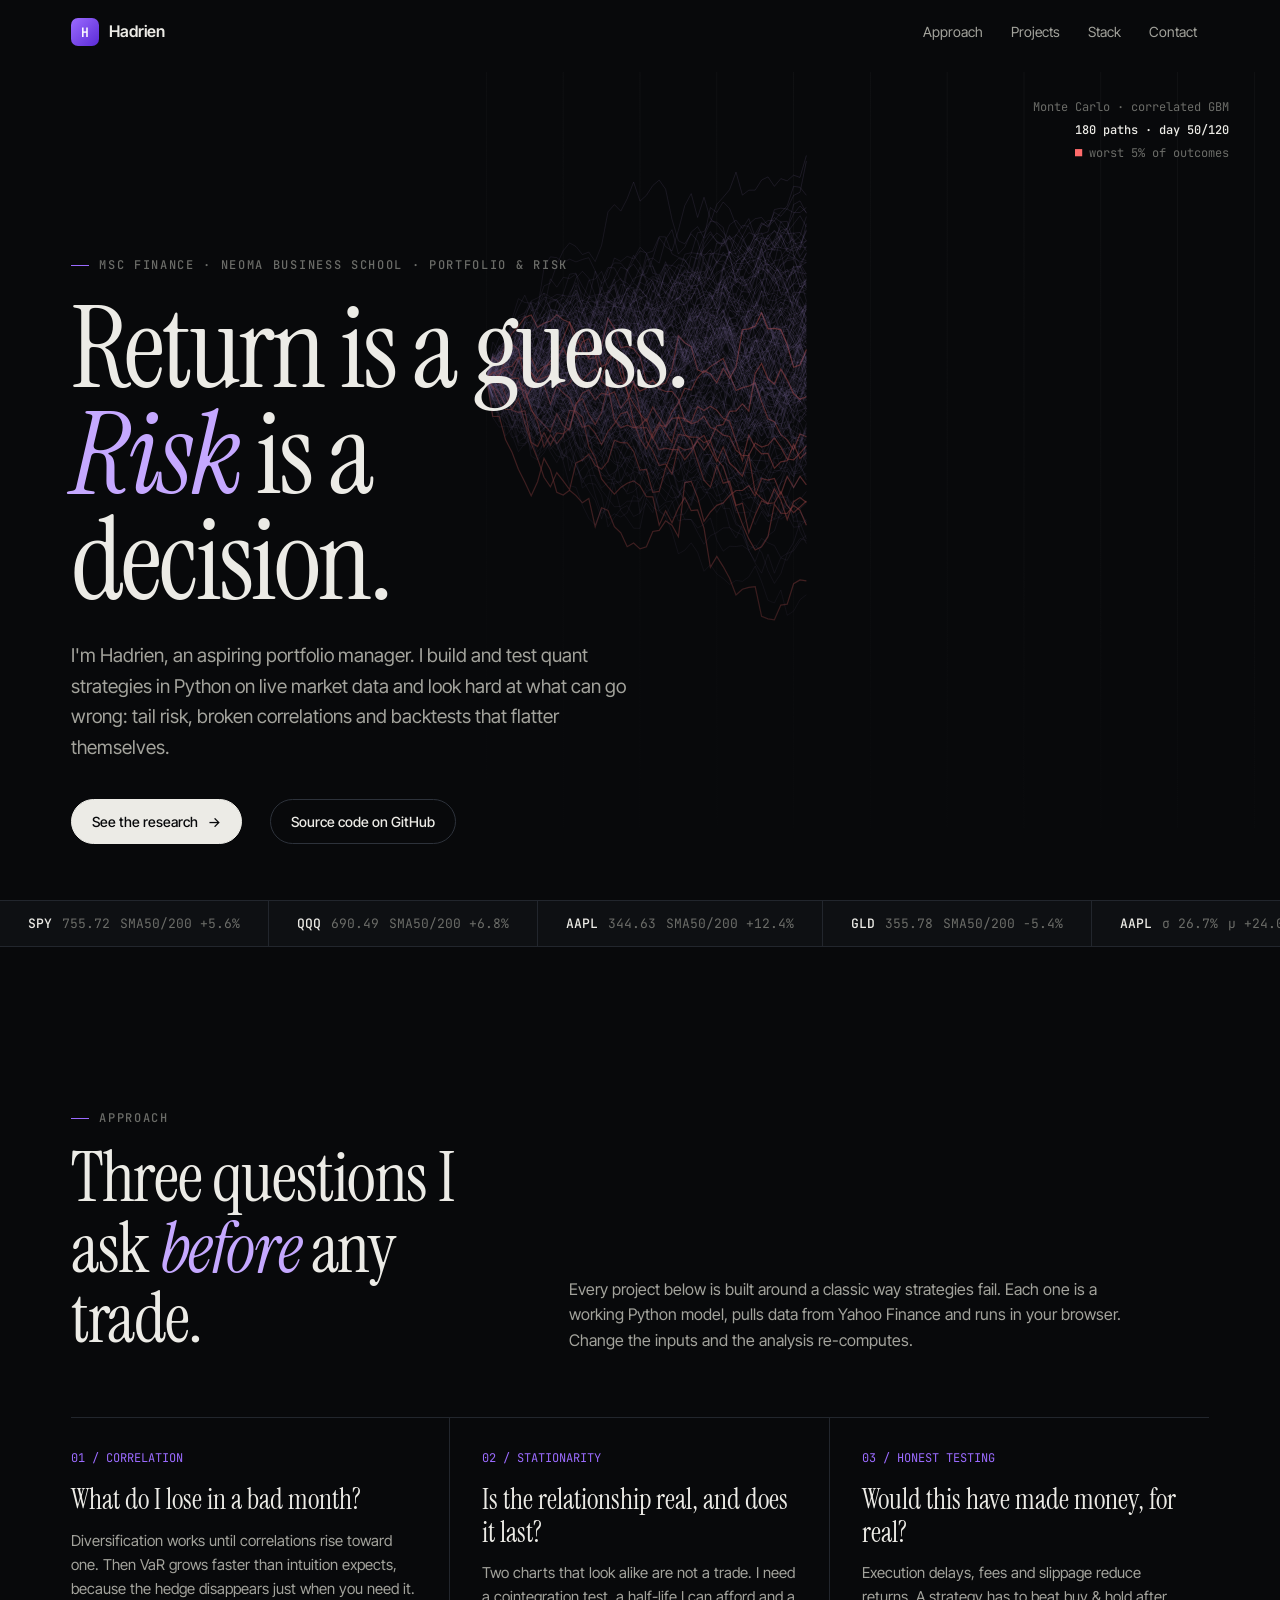
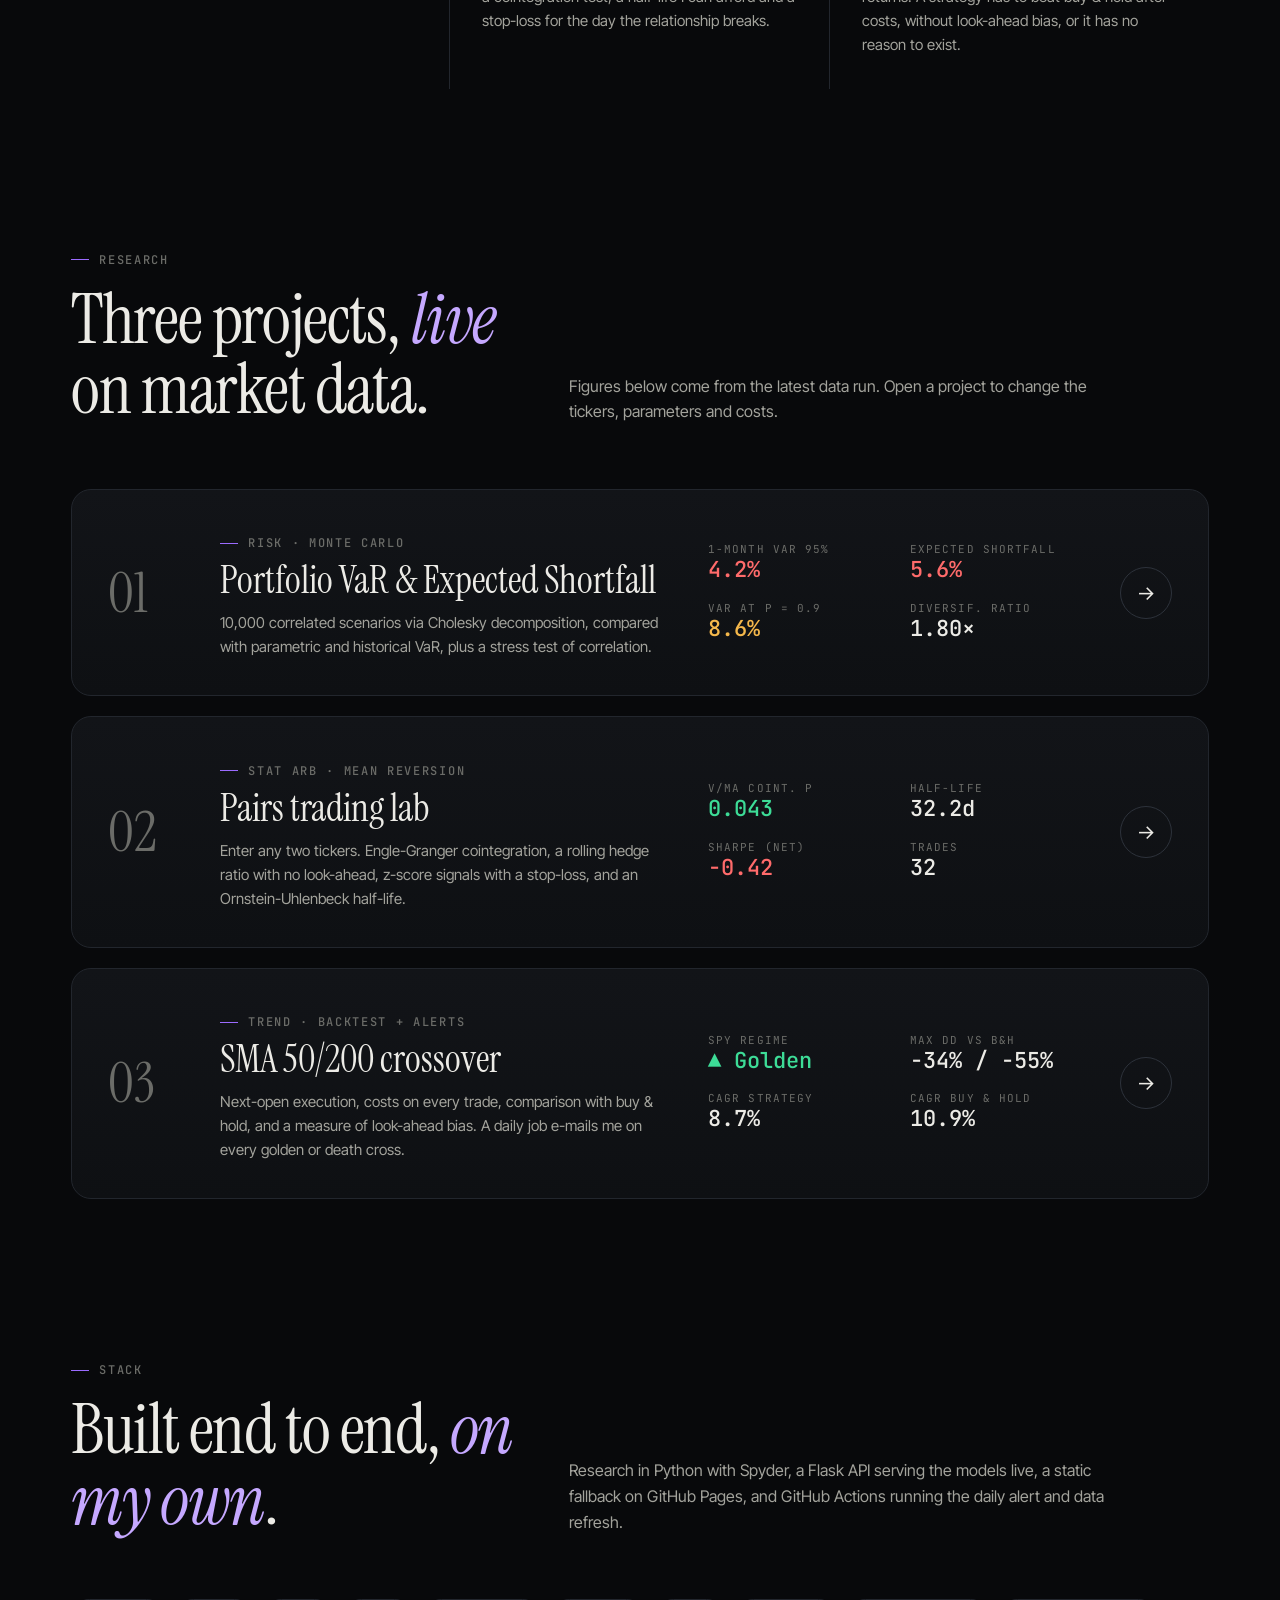
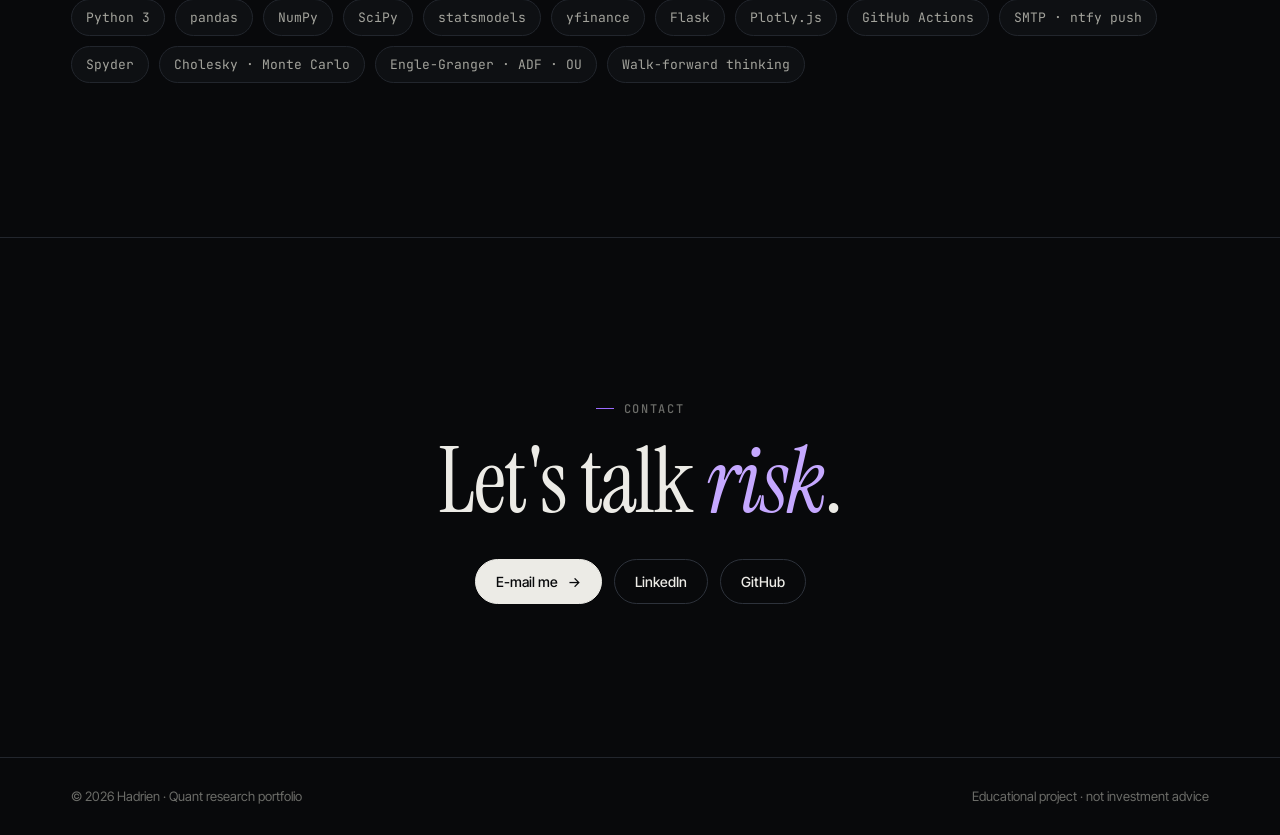
==== site/index.html @ 6ef9fe3a "Quant research portfolio: Monte Carlo VaR, pairs trading lab, SMA crossover with alerts Flask + yfin" ====
<!doctype html>
<html lang="en">
<head>
  <meta charset="utf-8">
  <meta name="viewport" content="width=device-width, initial-scale=1">
  <title>Hadrien — Quant Portfolio</title>
  <meta name="description" content="Risk-first quantitative research: Monte Carlo VaR, statistical arbitrage and trend-following backtests, built in Python on live market data.">
  <link rel="preconnect" href="https://fonts.googleapis.com">
  <link rel="preconnect" href="https://fonts.gstatic.com" crossorigin>
  <link href="https://fonts.googleapis.com/css2?family=Instrument+Serif:ital@0;1&family=Inter+Tight:wght@400;500;600&family=JetBrains+Mono:wght@400;500&display=swap" rel="stylesheet">
  <link rel="stylesheet" href="assets/style.css">
  <link rel="icon" href="data:image/svg+xml,<svg xmlns='http://www.w3.org/2000/svg' viewBox='0 0 32 32'><rect width='32' height='32' rx='8' fill='%239b6bff'/><path d='M6 22l6-7 5 4 9-11' stroke='white' stroke-width='2.5' fill='none'/></svg>">
</head>
<body>
  <nav class="nav">
    <div class="wrap">
      <a class="brand" href="index.html"><span class="brand-mark">H</span>Hadrien</a>
      <div class="nav-links">
        <a href="#approach">Approach</a>
        <a href="#projects" class="keep">Projects</a>
        <a href="#stack">Stack</a>
        <a href="#contact" class="keep">Contact</a>
      </div>
    </div>
  </nav>

  <header class="hero">
    <canvas id="hero-canvas" aria-hidden="true"></canvas>
    <div class="hero-legend">
      <div class="mono">Monte Carlo · correlated GBM</div>
      <div class="mono"><b id="hero-paths">—</b></div>
      <div class="mono"><span class="down">■</span> worst 5% of outcomes</div>
    </div>
    <div class="wrap">
      <span class="eyebrow reveal">MSc Finance · NEOMA Business School · Portfolio & Risk</span>
      <h1 class="reveal d1">Return is a guess. <em>Risk</em> is a decision.</h1>
      <p class="hero-sub reveal d2">I'm Hadrien, an aspiring portfolio manager. I build and test quant strategies in Python on live market data and look hard at what can go wrong: tail risk, broken correlations and backtests that flatter themselves.</p>
      <div class="hero-meta reveal d3">
        <a class="btn primary" href="#projects">See the research <span class="arr">→</span></a>
        <a class="btn" href="https://github.com/hadridri/quant-portfolio" target="_blank" rel="noopener" id="github-link">Source code on GitHub</a>
      </div>
    </div>
  </header>

  <div class="tape" aria-hidden="true"><div class="tape-track" id="tape"></div></div>

  <section class="block" id="approach">
    <div class="wrap">
      <div class="section-head">
        <div>
          <span class="eyebrow reveal">Approach</span>
          <h2 class="reveal d1">Three questions I ask <em>before</em> any trade.</h2>
        </div>
        <p class="reveal d2">Every project below is built around a classic way strategies fail. Each one is a working Python model, pulls data from Yahoo Finance and runs in your browser. Change the inputs and the analysis re-computes.</p>
      </div>
      <div class="principles">
        <div class="principle reveal">
          <div class="num">01 / CORRELATION</div>
          <h3>What do I lose in a bad month?</h3>
          <p>Diversification works until correlations rise toward one. Then VaR grows faster than intuition expects, because the hedge disappears just when you need it.</p>
        </div>
        <div class="principle reveal d1">
          <div class="num">02 / STATIONARITY</div>
          <h3>Is the relationship real, and does it last?</h3>
          <p>Two charts that look alike are not a trade. I need a cointegration test, a half-life I can afford and a stop-loss for the day the relationship breaks.</p>
        </div>
        <div class="principle reveal d2">
          <div class="num">03 / HONEST TESTING</div>
          <h3>Would this have made money, for real?</h3>
          <p>Execution delays, fees and slippage reduce returns. A strategy has to beat buy &amp; hold after costs, without look-ahead bias, or it has no reason to exist.</p>
        </div>
      </div>
    </div>
  </section>

  <section class="block" id="projects" style="padding-top:0">
    <div class="wrap">
      <div class="section-head">
        <div>
          <span class="eyebrow reveal">Research</span>
          <h2 class="reveal d1">Three projects, <em>live</em> on market data.</h2>
        </div>
        <p class="reveal d2">Figures below come from the latest data run. Open a project to change the tickers, parameters and costs.</p>
      </div>

      <div class="projects">
        <a class="project reveal" href="montecarlo.html">
          <div class="idx">01</div>
          <div>
            <span class="eyebrow">Risk · Monte Carlo</span>
            <h3>Portfolio VaR &amp; Expected Shortfall</h3>
            <p>10,000 correlated scenarios via Cholesky decomposition, compared with parametric and historical VaR, plus a stress test of correlation.</p>
          </div>
          <div class="kpis">
            <div class="kpi"><div class="label">1-month VaR 95%</div><div class="value down" id="k-var">—</div></div>
            <div class="kpi"><div class="label">Expected shortfall</div><div class="value down" id="k-es">—</div></div>
            <div class="kpi"><div class="label">VaR at ρ = 0.9</div><div class="value warn" id="k-var9">—</div></div>
            <div class="kpi"><div class="label">Diversif. ratio</div><div class="value" id="k-dr">—</div></div>
          </div>
          <div class="go">→</div>
        </a>

        <a class="project reveal d1" href="pairs.html">
          <div class="idx">02</div>
          <div>
            <span class="eyebrow">Stat Arb · Mean reversion</span>
            <h3>Pairs trading lab</h3>
            <p>Enter any two tickers. Engle-Granger cointegration, a rolling hedge ratio with no look-ahead, z-score signals with a stop-loss, and an Ornstein-Uhlenbeck half-life.</p>
          </div>
          <div class="kpis">
            <div class="kpi"><div class="label" id="k-pair">Coint. p-value</div><div class="value" id="k-p">—</div></div>
            <div class="kpi"><div class="label">Half-life</div><div class="value" id="k-hl">—</div></div>
            <div class="kpi"><div class="label">Sharpe (net)</div><div class="value" id="k-psh">—</div></div>
            <div class="kpi"><div class="label">Trades</div><div class="value" id="k-pt">—</div></div>
          </div>
          <div class="go">→</div>
        </a>

        <a class="project reveal d2" href="sma.html">
          <div class="idx">03</div>
          <div>
            <span class="eyebrow">Trend · Backtest + alerts</span>
            <h3>SMA 50/200 crossover</h3>
            <p>Next-open execution, costs on every trade, comparison with buy &amp; hold, and a measure of look-ahead bias. A daily job e-mails me on every golden or death cross.</p>
          </div>
          <div class="kpis">
            <div class="kpi"><div class="label">SPY regime</div><div class="value" id="k-reg">—</div></div>
            <div class="kpi"><div class="label">Max DD vs B&amp;H</div><div class="value" id="k-dd">—</div></div>
            <div class="kpi"><div class="label">CAGR strategy</div><div class="value" id="k-cagr">—</div></div>
            <div class="kpi"><div class="label">CAGR buy &amp; hold</div><div class="value" id="k-bh">—</div></div>
          </div>
          <div class="go">→</div>
        </a>
      </div>
    </div>
  </section>

  <section class="block" id="stack" style="padding-top:0">
    <div class="wrap">
      <div class="section-head">
        <div>
          <span class="eyebrow reveal">Stack</span>
          <h2 class="reveal d1">Built end to end, <em>on my own</em>.</h2>
        </div>
        <p class="reveal d2">Research in Python with Spyder, a Flask API serving the models live, a static fallback on GitHub Pages, and GitHub Actions running the daily alert and data refresh.</p>
      </div>
      <div class="stack reveal">
        <span class="chip">Python 3</span><span class="chip">pandas</span><span class="chip">NumPy</span><span class="chip">SciPy</span>
        <span class="chip">statsmodels</span><span class="chip">yfinance</span><span class="chip">Flask</span><span class="chip">Plotly.js</span>
        <span class="chip">GitHub Actions</span><span class="chip">SMTP · ntfy push</span><span class="chip">Spyder</span>
        <span class="chip">Cholesky · Monte Carlo</span><span class="chip">Engle-Granger · ADF · OU</span><span class="chip">Walk-forward thinking</span>
      </div>
    </div>
  </section>

  <section class="contact" id="contact">
    <div class="wrap">
      <span class="eyebrow reveal">Contact</span>
      <h2 class="reveal d1">Let's talk <em style="color:var(--accent-2)">risk</em>.</h2>
      <div class="row reveal d2">
        <!-- TODO: replace with your own links -->
        <a class="btn primary" href="mailto:you@example.com">E-mail me <span class="arr">→</span></a>
        <a class="btn" href="https://www.linkedin.com/" target="_blank" rel="noopener">LinkedIn</a>
        <a class="btn" href="https://github.com/hadridri" target="_blank" rel="noopener">GitHub</a>
      </div>
    </div>
  </section>

  <footer>
    <div class="wrap">
      <span>© <span id="year"></span> Hadrien · Quant research portfolio</span>
      <span>Educational project · not investment advice</span>
    </div>
  </footer>

  <script src="assets/app.js"></script>
  <script src="assets/hero.js"></script>
  <script>
    document.getElementById("year").textContent = new Date().getFullYear();
    const { fmt } = Q;
    const set = (id, txt, cls) => { const el = document.getElementById(id); el.textContent = txt; if (cls) el.className = `value ${cls}`; };
    const json = (n) => fetch(`data/${n}.json`).then((r) => (r.ok ? r.json() : null)).catch(() => null);

    Promise.all([json("montecarlo"), json("pairs_V_MA"), json("sma_SPY"), json("sma_QQQ"), json("sma_AAPL"), json("sma_GLD")])
      .then(([mc, pr, spy, ...others]) => {
        if (mc) {
          set("k-var", fmt.pct(mc.risk.mc_var, 1)); set("k-es", fmt.pct(mc.risk.mc_es, 1));
          const s9 = mc.sensitivity.reduce((a, b) => (Math.abs(b.rho - 0.9) < Math.abs(a.rho - 0.9) ? b : a));
          set("k-var9", fmt.pct(s9.var, 1)); set("k-dr", fmt.num(mc.risk.diversification_ratio, 2) + "×");
        }
        if (pr) {
          document.getElementById("k-pair").textContent = `${pr.params.a}/${pr.params.b} coint. p`;
          set("k-p", fmt.num(pr.tests.coint_p, 3), pr.tests.coint_p < 0.05 ? "up" : "down");
          set("k-hl", `${fmt.num(pr.tests.half_life, 1)}d`);
          set("k-psh", fmt.num(pr.stats.sharpe, 2), fmt.sign(pr.stats.sharpe)); set("k-pt", pr.stats.n_trades);
        }
        if (spy) {
          set("k-reg", spy.status.regime === "bullish" ? "▲ Golden" : "▼ Death", spy.status.regime === "bullish" ? "up" : "down");
          set("k-dd", `${fmt.pct(spy.strategy.max_drawdown, 0)} / ${fmt.pct(spy.buy_hold.max_drawdown, 0)}`);
          set("k-cagr", fmt.pct(spy.strategy.cagr, 1)); set("k-bh", fmt.pct(spy.buy_hold.cagr, 1));
        }
        // Ticker tape from the latest snapshots
        const items = [];
        [spy, ...others].filter(Boolean).forEach((d) => {
          const s = d.status;
          items.push(`<div class="tape-item"><span>${d.params.ticker}</span><span>${s.last_close.toFixed(2)}</span>
            <span class="${s.regime === "bullish" ? "up" : "down"}">SMA50/200 ${fmt.spct(s.gap, 1)}</span></div>`);
        });
        if (mc) mc.assets.forEach((a) => items.push(`<div class="tape-item"><span>${a.ticker}</span>
            <span>σ ${fmt.pct(a.ann_vol, 1)}</span><span class="${fmt.sign(a.ann_return)}">μ ${fmt.spct(a.ann_return, 1)}</span></div>`));
        if (pr) items.push(`<div class="tape-item"><span>${pr.params.a}/${pr.params.b}</span><span>z ${fmt.num(pr.tests.z_latest, 2)}</span><span>β ${fmt.num(pr.tests.beta_latest, 2)}</span></div>`);
        if (items.length) document.getElementById("tape").innerHTML = items.join("") + items.join("");
      });
  </script>
</body>
</html>
---- site/assets/style.css ----
:root {
  --bg: #08090b;
  --bg-2: #0e1013;
  --panel: #121418;
  --line: #22262d;
  --line-2: #2d323b;
  --ink: #ecebe6;
  --ink-2: #a3a39c;
  --ink-3: #6b6c68;
  --accent: #9b6bff;
  --accent-2: #c5a8ff;
  --up: #3ddc97;
  --down: #ff6b6b;
  --warn: #f5b84b;
  --serif: "Instrument Serif", Georgia, serif;
  --sans: "Inter Tight", system-ui, -apple-system, sans-serif;
  --mono: "JetBrains Mono", ui-monospace, Menlo, monospace;
  --gutter: clamp(16px, 4vw, 56px);
  --max: 1240px;
}

*, *::before, *::after { box-sizing: border-box; }
html { scroll-behavior: smooth; -webkit-text-size-adjust: 100%; }
body {
  margin: 0; background: var(--bg); color: var(--ink);
  font: 16px/1.6 var(--sans); -webkit-font-smoothing: antialiased; overflow-x: hidden;
}
a { color: inherit; }
img, svg, canvas { display: block; max-width: 100%; }
::selection { background: var(--accent); color: #000; }

.wrap { max-width: var(--max); margin: 0 auto; padding: 0 var(--gutter); }
.mono { font-family: var(--mono); font-feature-settings: "tnum"; }
.eyebrow {
  font: 500 12px/1 var(--mono); letter-spacing: .14em; text-transform: uppercase; color: var(--ink-3);
  display: inline-flex; align-items: center; gap: 10px;
}
.eyebrow::before { content: ""; width: 18px; height: 1px; background: var(--accent); }
.up { color: var(--up); } .down { color: var(--down); } .warn { color: var(--warn); }

/* ---------- Nav ---------- */
.nav {
  position: fixed; inset: 0 0 auto 0; z-index: 50; transition: background .3s, border-color .3s;
  border-bottom: 1px solid transparent;
}
.nav.scrolled { background: rgba(8, 9, 11, .78); backdrop-filter: blur(14px); border-color: var(--line); }
.nav .wrap { display: flex; align-items: center; justify-content: space-between; height: 64px; }
.brand { display: flex; align-items: center; gap: 10px; text-decoration: none; font-weight: 600; letter-spacing: -.01em; }
.brand-mark {
  width: 28px; height: 28px; border-radius: 7px; display: grid; place-items: center;
  background: linear-gradient(135deg, var(--accent), #5b2bd6); font: 600 13px var(--mono); color: #fff;
}
.nav-links { display: flex; gap: 4px; }
.nav-links a {
  text-decoration: none; color: var(--ink-2); font-size: 14px; padding: 8px 12px; border-radius: 999px; transition: .2s;
}
.nav-links a:hover, .nav-links a.active { color: var(--ink); background: var(--panel); }
@media (max-width: 720px) {
  .nav-links a:not(.keep) { display: none; }
}

/* ---------- Hero ---------- */
.hero { position: relative; min-height: 100svh; display: flex; align-items: flex-end; padding: 120px 0 56px; overflow: hidden; }
.hero canvas { position: absolute; inset: 0; width: 100%; height: 100%; }
.hero::after {
  content: ""; position: absolute; inset: 0; pointer-events: none;
  background: radial-gradient(ellipse at 20% 100%, rgba(8,9,11,.95) 10%, rgba(8,9,11,.4) 55%, transparent 80%),
              linear-gradient(to top, var(--bg) 0%, transparent 40%);
}
.hero .wrap { position: relative; z-index: 2; width: 100%; }
.hero h1 {
  font: 400 clamp(48px, 9vw, 132px)/.92 var(--serif); letter-spacing: -.025em; margin: 22px 0 28px; max-width: 12ch;
}
.hero h1 em { color: var(--accent-2); }
.hero-sub { max-width: 560px; color: var(--ink-2); font-size: clamp(16px, 1.6vw, 19px); }
.hero-meta { display: flex; flex-wrap: wrap; gap: 12px 28px; margin-top: 36px; align-items: center; }
.hero-legend { position: absolute; right: var(--gutter); top: 96px; z-index: 2; text-align: right; }
.hero-legend .mono { font-size: 12px; color: var(--ink-3); line-height: 1.9; }
.hero-legend b { color: var(--ink); font-weight: 500; }
@media (max-width: 720px) { .hero-legend { display: none; } }

.btn {
  display: inline-flex; align-items: center; gap: 10px; text-decoration: none; cursor: pointer;
  font: 500 14px var(--sans); padding: 13px 20px; border-radius: 999px; border: 1px solid var(--line-2);
  background: transparent; color: var(--ink); transition: .25s;
}
.btn:hover { border-color: var(--ink-3); background: var(--panel); }
.btn.primary { background: var(--ink); color: #08090b; border-color: var(--ink); }
.btn.primary:hover { background: var(--accent-2); border-color: var(--accent-2); }
.btn .arr { transition: transform .25s; }
.btn:hover .arr { transform: translateX(3px); }
.btn:disabled { opacity: .5; cursor: wait; }

/* ---------- Ticker tape ---------- */
.tape { border-block: 1px solid var(--line); overflow: hidden; background: var(--bg-2); }
.tape-track { display: flex; width: max-content; animation: tape 48s linear infinite; }
.tape-item { display: flex; gap: 10px; padding: 14px 28px; font: 13px var(--mono); white-space: nowrap; border-right: 1px solid var(--line); }
.tape-item span:first-child { color: var(--ink); font-weight: 500; }
.tape-item span { color: var(--ink-3); }
@keyframes tape { to { transform: translateX(-50%); } }

/* ---------- Sections ---------- */
section.block { padding: clamp(80px, 12vw, 160px) 0; }
.section-head { display: grid; grid-template-columns: 1fr 1.4fr; gap: 40px; margin-bottom: 64px; align-items: end; }
.section-head h2 { font: 400 clamp(36px, 5.5vw, 72px)/1 var(--serif); letter-spacing: -.02em; margin: 16px 0 0; }
.section-head h2 em { color: var(--accent-2); }
.section-head p { color: var(--ink-2); margin: 0; max-width: 560px; }
@media (max-width: 820px) { .section-head { grid-template-columns: 1fr; gap: 20px; margin-bottom: 40px; } }

.principles { display: grid; grid-template-columns: repeat(3, 1fr); border-top: 1px solid var(--line); }
.principle { padding: 32px 32px 32px 0; border-right: 1px solid var(--line); }
.principle + .principle { padding-left: 32px; }
.principle:last-child { border-right: 0; }
.principle .num { font: 12px var(--mono); color: var(--accent); }
.principle h3 { font: 400 28px/1.15 var(--serif); margin: 18px 0 12px; }
.principle p { color: var(--ink-2); margin: 0; font-size: 15px; }
@media (max-width: 820px) {
  .principles { grid-template-columns: 1fr; }
  .principle, .principle + .principle { padding: 28px 0; border-right: 0; border-bottom: 1px solid var(--line); }
}

/* ---------- Project cards ---------- */
.projects { display: grid; gap: 20px; }
.project {
  position: relative; display: grid; grid-template-columns: 80px 1.2fr 1fr auto; gap: 32px; align-items: center;
  padding: 36px; border: 1px solid var(--line); border-radius: 20px; text-decoration: none;
  background: linear-gradient(180deg, var(--panel), var(--bg-2)); overflow: hidden; transition: border-color .35s, transform .35s;
}
.project::before {
  content: ""; position: absolute; inset: 0; opacity: 0; transition: opacity .4s;
  background: radial-gradient(600px circle at var(--mx, 50%) var(--my, 50%), rgba(155,107,255,.12), transparent 40%);
}
.project:hover { border-color: var(--line-2); transform: translateY(-2px); }
.project:hover::before { opacity: 1; }
.project .idx { font: 400 56px/1 var(--serif); color: var(--ink-3); }
.project h3 { font: 400 clamp(26px, 3vw, 38px)/1.05 var(--serif); margin: 10px 0 10px; }
.project p { color: var(--ink-2); margin: 0; font-size: 15px; }
.project .kpis { display: grid; grid-template-columns: 1fr 1fr; gap: 16px 24px; }
.kpi .label { font: 11px var(--mono); text-transform: uppercase; letter-spacing: .1em; color: var(--ink-3); }
.kpi .value { font: 500 22px/1.3 var(--mono); font-feature-settings: "tnum"; }
.project .go {
  width: 52px; height: 52px; border-radius: 50%; border: 1px solid var(--line-2); display: grid; place-items: center;
  transition: .3s; font-size: 20px;
}
.project:hover .go { background: var(--ink); color: #000; border-color: var(--ink); transform: rotate(-45deg); }
.project .spark { grid-column: 2 / -1; height: 0; }
@media (max-width: 900px) {
  .project { grid-template-columns: 1fr; gap: 20px; padding: 26px; }
  .project .idx { font-size: 40px; }
  .project .go { display: none; }
}

/* ---------- Toolkit / contact ---------- */
.stack { display: flex; flex-wrap: wrap; gap: 10px; }
.chip {
  font: 13px var(--mono); padding: 9px 14px; border: 1px solid var(--line); border-radius: 999px; color: var(--ink-2);
  background: var(--bg-2);
}
.contact { text-align: center; padding: clamp(80px, 12vw, 160px) 0; border-top: 1px solid var(--line); }
.contact h2 { font: 400 clamp(40px, 7vw, 96px)/1 var(--serif); letter-spacing: -.02em; margin: 20px 0 32px; }
.contact .row { display: flex; justify-content: center; flex-wrap: wrap; gap: 12px; }
footer { border-top: 1px solid var(--line); padding: 28px 0; color: var(--ink-3); font-size: 13px; }
footer .wrap { display: flex; justify-content: space-between; flex-wrap: wrap; gap: 12px; }

/* ---------- Project pages ---------- */
.page-head { padding: 140px 0 48px; border-bottom: 1px solid var(--line); }
.page-head h1 { font: 400 clamp(44px, 7vw, 96px)/.95 var(--serif); letter-spacing: -.025em; margin: 20px 0 22px; max-width: 16ch; }
.page-head h1 em { color: var(--accent-2); }
.page-head .lede { max-width: 720px; color: var(--ink-2); font-size: clamp(16px, 1.5vw, 18px); }

.layout { display: grid; grid-template-columns: 300px minmax(0, 1fr); gap: 40px; padding-top: 40px; padding-bottom: 80px; }
@media (max-width: 980px) { .layout { grid-template-columns: minmax(0, 1fr); } }
.controls {
  position: sticky; top: 84px; align-self: start; border: 1px solid var(--line); border-radius: 16px;
  padding: 22px; background: var(--bg-2);
}
@media (max-width: 980px) { .controls { position: static; } }
.controls h4 { margin: 0 0 18px; font: 500 12px var(--mono); text-transform: uppercase; letter-spacing: .12em; color: var(--ink-3); }
.field { display: grid; gap: 6px; margin-bottom: 14px; }
.field label { font-size: 12px; color: var(--ink-2); display: flex; justify-content: space-between; }
.field label output { font-family: var(--mono); color: var(--ink); }
.field input, .field select {
  width: 100%; background: var(--bg); border: 1px solid var(--line-2); color: var(--ink); border-radius: 10px;
  padding: 11px 12px; font: 14px var(--mono); outline: none; transition: border-color .2s;
}
.field input:focus, .field select:focus { border-color: var(--accent); }
.field input[type=range] { padding: 0; border: 0; accent-color: var(--accent); background: none; }
.row2 { display: grid; grid-template-columns: 1fr 1fr; gap: 10px; }
.presets { display: flex; flex-wrap: wrap; gap: 6px; margin: 4px 0 16px; }
.presets button {
  font: 12px var(--mono); padding: 6px 10px; border-radius: 999px; border: 1px solid var(--line-2); background: none;
  color: var(--ink-2); cursor: pointer;
}
.presets button:hover { color: var(--ink); border-color: var(--accent); }
.controls .btn { width: 100%; justify-content: center; margin-top: 6px; }
.mode { margin-top: 14px; font: 11px/1.5 var(--mono); color: var(--ink-3); }
.mode .dot { display: inline-block; width: 7px; height: 7px; border-radius: 50%; background: var(--ink-3); margin-right: 6px; }
.mode.live .dot { background: var(--up); box-shadow: 0 0 0 4px rgba(61,220,151,.15); }
.mode.snapshot .dot { background: var(--warn); }
.error { margin-top: 12px; padding: 10px 12px; border-radius: 10px; background: rgba(255,107,107,.1); color: var(--down); font-size: 13px; display: none; }
.error.show { display: block; }

.results { min-width: 0; transition: opacity .3s; }
.results.loading { opacity: .35; pointer-events: none; }
.tiles { display: grid; grid-template-columns: repeat(4, minmax(0, 1fr)); gap: 1px; background: var(--line); border: 1px solid var(--line); border-radius: 16px; overflow: hidden; margin-bottom: 24px; }
.tile { background: var(--bg-2); padding: 20px; }
.tile .label { font: 11px var(--mono); text-transform: uppercase; letter-spacing: .1em; color: var(--ink-3); }
.tile .value { font: 500 clamp(20px, 2.4vw, 28px)/1.3 var(--mono); margin-top: 6px; font-feature-settings: "tnum"; }
.tile .sub { font-size: 12px; color: var(--ink-3); margin-top: 2px; }
@media (max-width: 640px) { .tiles { grid-template-columns: repeat(2, minmax(0, 1fr)); } }

.card { border: 1px solid var(--line); border-radius: 16px; background: var(--bg-2); padding: 20px; margin-bottom: 24px; min-width: 0; }
.card-head { display: flex; justify-content: space-between; align-items: baseline; gap: 12px; flex-wrap: wrap; margin-bottom: 8px; }
.card h3 { font: 400 24px/1.2 var(--serif); margin: 0; }
.card .note { font-size: 13px; color: var(--ink-3); margin: 0; }
.chart { width: 100%; height: 360px; }
.chart.tall { height: 440px; }
.chart.short { height: 260px; }
.grid2 { display: grid; grid-template-columns: minmax(0, 1fr) minmax(0, 1fr); gap: 24px; }
.grid2 .card { margin-bottom: 0; }
.grid2 + .card, .grid2 + .grid2 { margin-top: 24px; }
@media (max-width: 1100px) { .grid2 { grid-template-columns: minmax(0, 1fr); } }

.verdict { display: flex; gap: 16px; align-items: flex-start; padding: 20px; border-radius: 16px; margin-bottom: 24px; border: 1px solid var(--line); }
.verdict .badge { font: 600 12px var(--mono); text-transform: uppercase; letter-spacing: .08em; padding: 6px 10px; border-radius: 999px; white-space: nowrap; }
.verdict.good { background: rgba(61,220,151,.06); border-color: rgba(61,220,151,.3); }
.verdict.good .badge { background: var(--up); color: #000; }
.verdict.mid { background: rgba(245,184,75,.06); border-color: rgba(245,184,75,.3); }
.verdict.mid .badge { background: var(--warn); color: #000; }
.verdict.bad { background: rgba(255,107,107,.06); border-color: rgba(255,107,107,.3); }
.verdict.bad .badge { background: var(--down); color: #000; }
.verdict p { margin: 0; color: var(--ink-2); }

table.data { width: 100%; border-collapse: collapse; font: 13px var(--mono); font-feature-settings: "tnum"; }
table.data th, table.data td { padding: 10px 8px; text-align: right; border-bottom: 1px solid var(--line); white-space: nowrap; }
table.data th { color: var(--ink-3); font-weight: 500; font-size: 11px; text-transform: uppercase; letter-spacing: .08em; }
table.data th:first-child, table.data td:first-child { text-align: left; }
table.data tr.hl td { color: var(--accent-2); }
.table-scroll { overflow-x: auto; }

.method { border-top: 1px solid var(--line); padding: 80px 0; }
.steps { display: grid; grid-template-columns: repeat(auto-fit, minmax(220px, 1fr)); gap: 1px; background: var(--line); border: 1px solid var(--line); border-radius: 16px; overflow: hidden; }
.step { background: var(--bg-2); padding: 24px; }
.step .num { font: 12px var(--mono); color: var(--accent); }
.step h4 { font: 400 22px/1.2 var(--serif); margin: 12px 0 8px; }
.step p { font-size: 14px; color: var(--ink-2); margin: 0; }
.step code, .prose code { font: 12.5px var(--mono); background: var(--panel); padding: 2px 6px; border-radius: 5px; color: var(--accent-2); }
.prose { max-width: 760px; color: var(--ink-2); }
.prose h3 { font: 400 30px/1.2 var(--serif); color: var(--ink); margin: 48px 0 12px; }
.prose li { margin-bottom: 8px; }
.prose strong { color: var(--ink); font-weight: 500; }
pre.code {
  background: var(--bg-2); border: 1px solid var(--line); border-radius: 12px; padding: 18px; overflow-x: auto;
  font: 13px/1.6 var(--mono); color: var(--ink-2);
}

.status-banner { display: grid; grid-template-columns: auto 1fr auto; gap: 24px; align-items: center; padding: 24px; border-radius: 16px; border: 1px solid var(--line); margin-bottom: 24px; background: var(--bg-2); }
.status-banner .big { font: 400 44px/1 var(--serif); }
@media (max-width: 640px) { .status-banner { grid-template-columns: 1fr; gap: 12px; } }
.pulse { width: 14px; height: 14px; border-radius: 50%; background: currentColor; box-shadow: 0 0 0 0 currentColor; animation: pulse 2s infinite; }
@keyframes pulse { 0% { box-shadow: 0 0 0 0 color-mix(in srgb, currentColor 50%, transparent); } 100% { box-shadow: 0 0 0 16px transparent; } }

/* ---------- Reveal ---------- */
.reveal { opacity: 0; transform: translateY(24px); transition: opacity .9s cubic-bezier(.2,.7,.2,1), transform .9s cubic-bezier(.2,.7,.2,1); }
.reveal.in { opacity: 1; transform: none; }
.reveal.d1 { transition-delay: .08s; } .reveal.d2 { transition-delay: .16s; } .reveal.d3 { transition-delay: .24s; }

@media (prefers-reduced-motion: reduce) {
  *, *::before, *::after { animation: none !important; transition: none !important; scroll-behavior: auto !important; }
  .reveal { opacity: 1; transform: none; }
}
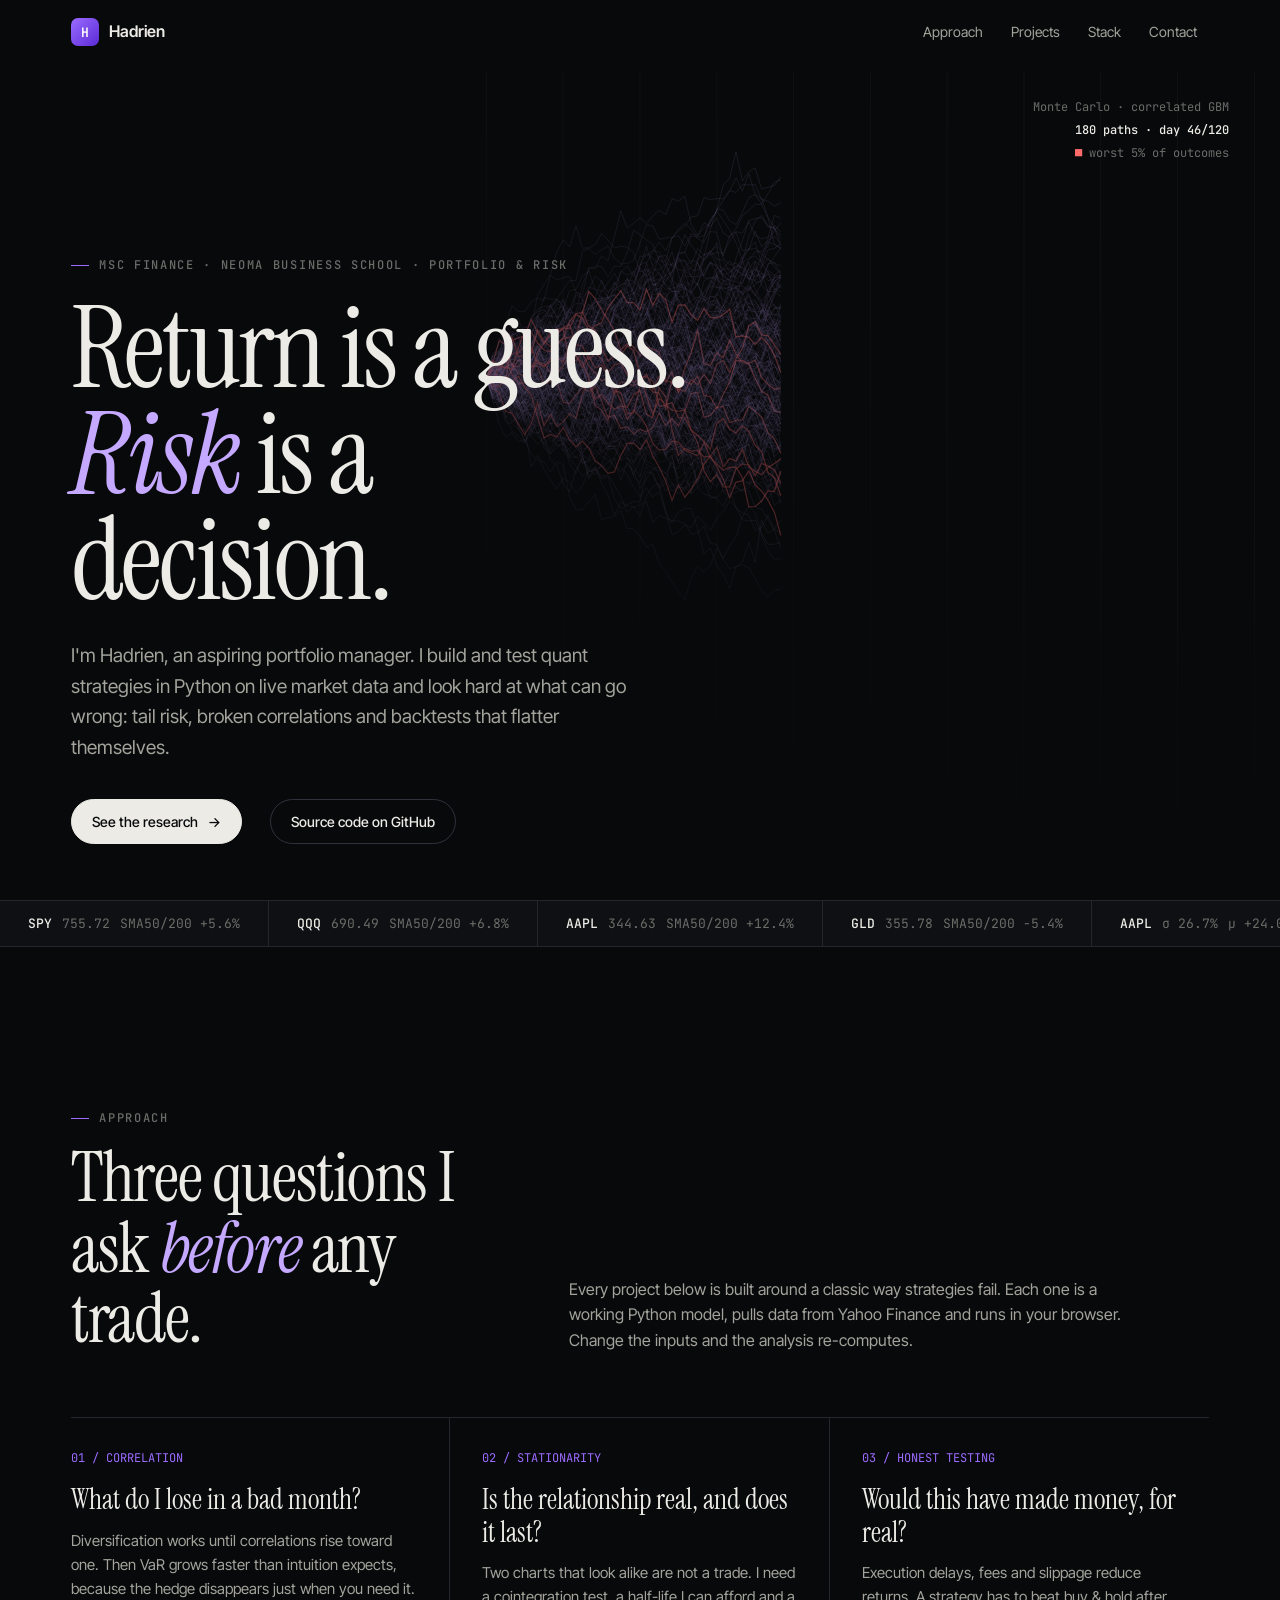
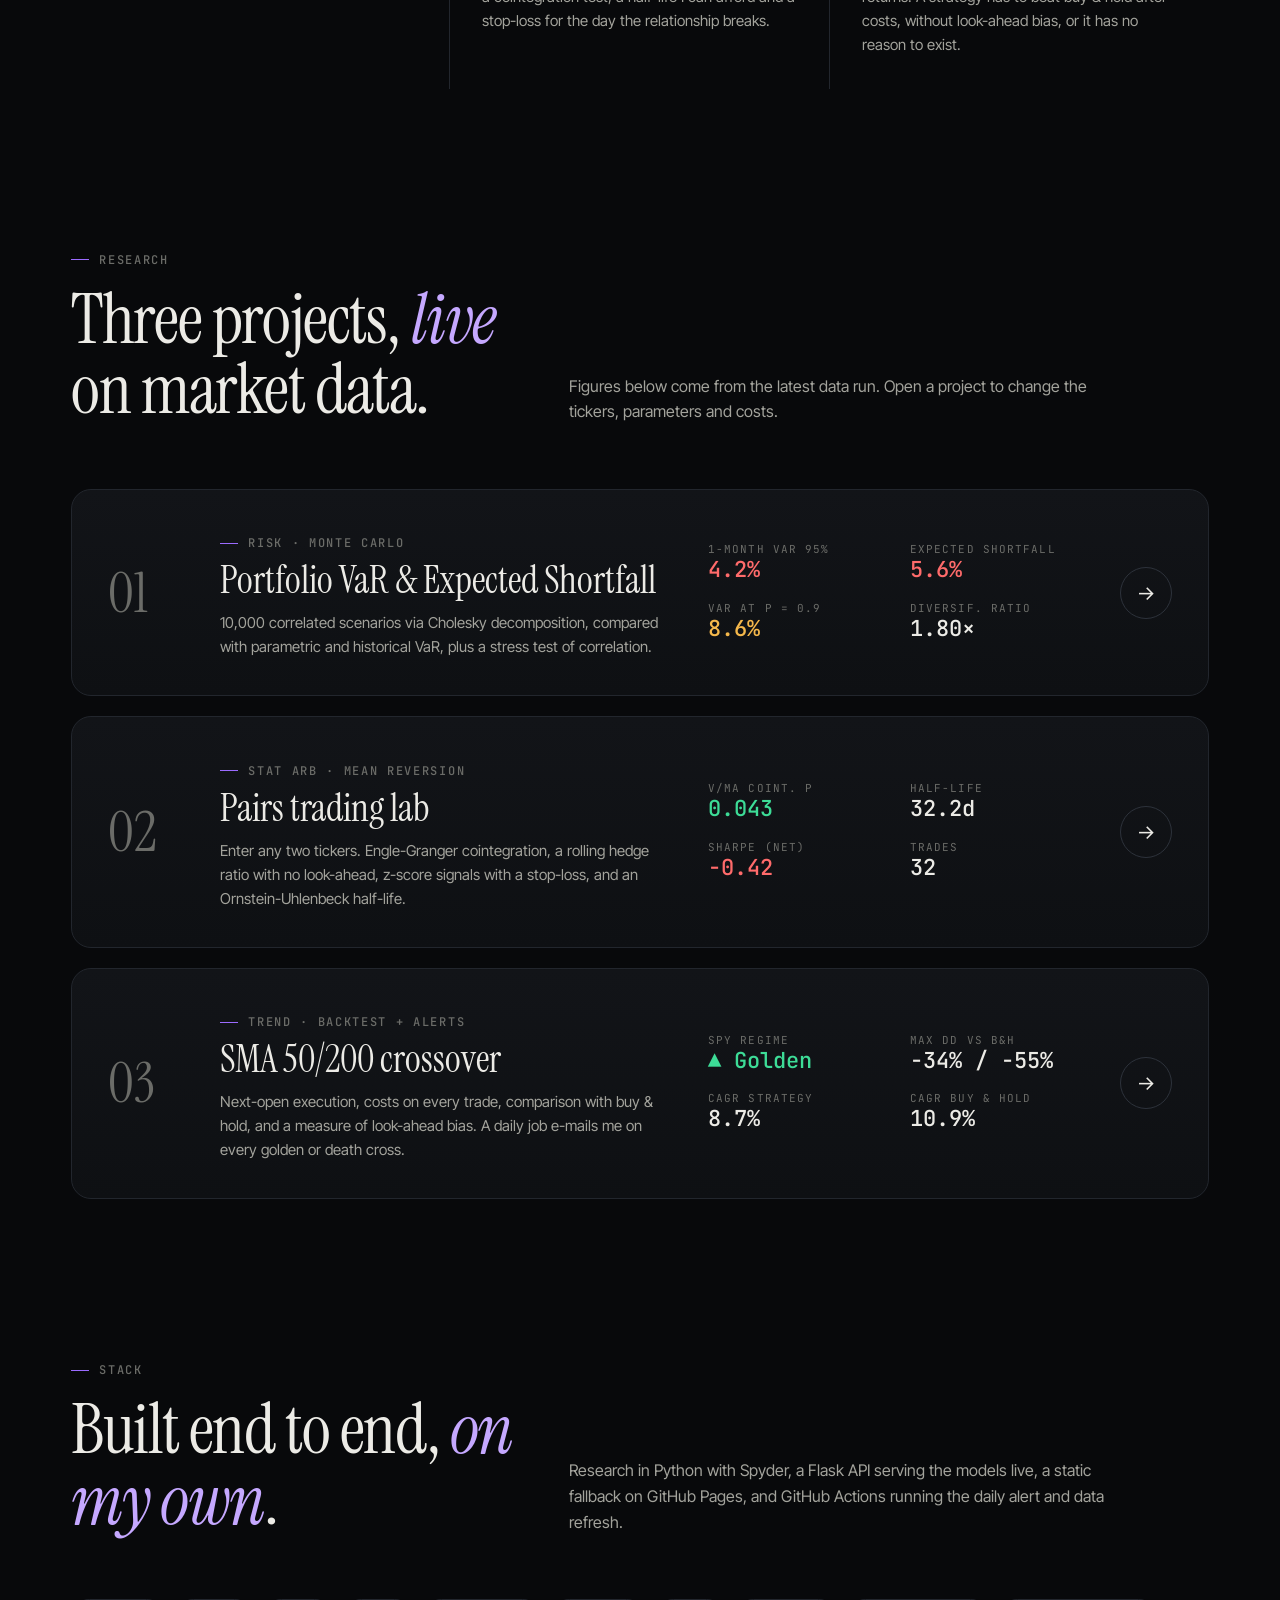
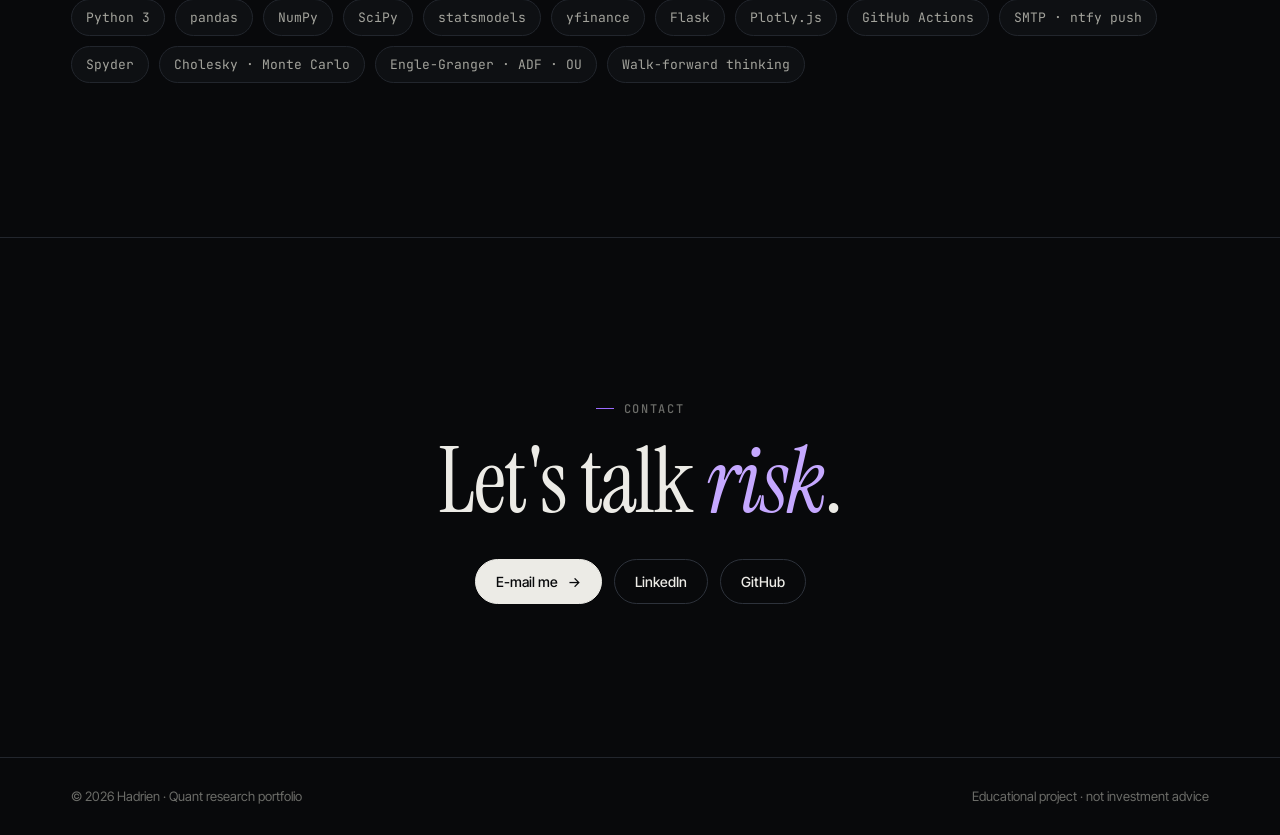
==== commit ffac5105: "Add contact e-mail and LinkedIn Co-Authored-By: Claude Opus 5.5 <noreply@anthropic.com>" ====
--- a/site/index.html
+++ b/site/index.html
@@ -158,9 +158,8 @@
       <span class="eyebrow reveal">Contact</span>
       <h2 class="reveal d1">Let's talk <em style="color:var(--accent-2)">risk</em>.</h2>
       <div class="row reveal d2">
-        <!-- TODO: replace with your own links -->
-        <a class="btn primary" href="mailto:you@example.com">E-mail me <span class="arr">→</span></a>
-        <a class="btn" href="https://www.linkedin.com/" target="_blank" rel="noopener">LinkedIn</a>
+        <a class="btn primary" href="mailto:h.bonhomme@hotmail.com">E-mail me <span class="arr">→</span></a>
+        <a class="btn" href="https://www.linkedin.com/in/hadrien-bonhomme" target="_blank" rel="noopener">LinkedIn</a>
         <a class="btn" href="https://github.com/hadridri" target="_blank" rel="noopener">GitHub</a>
       </div>
     </div>
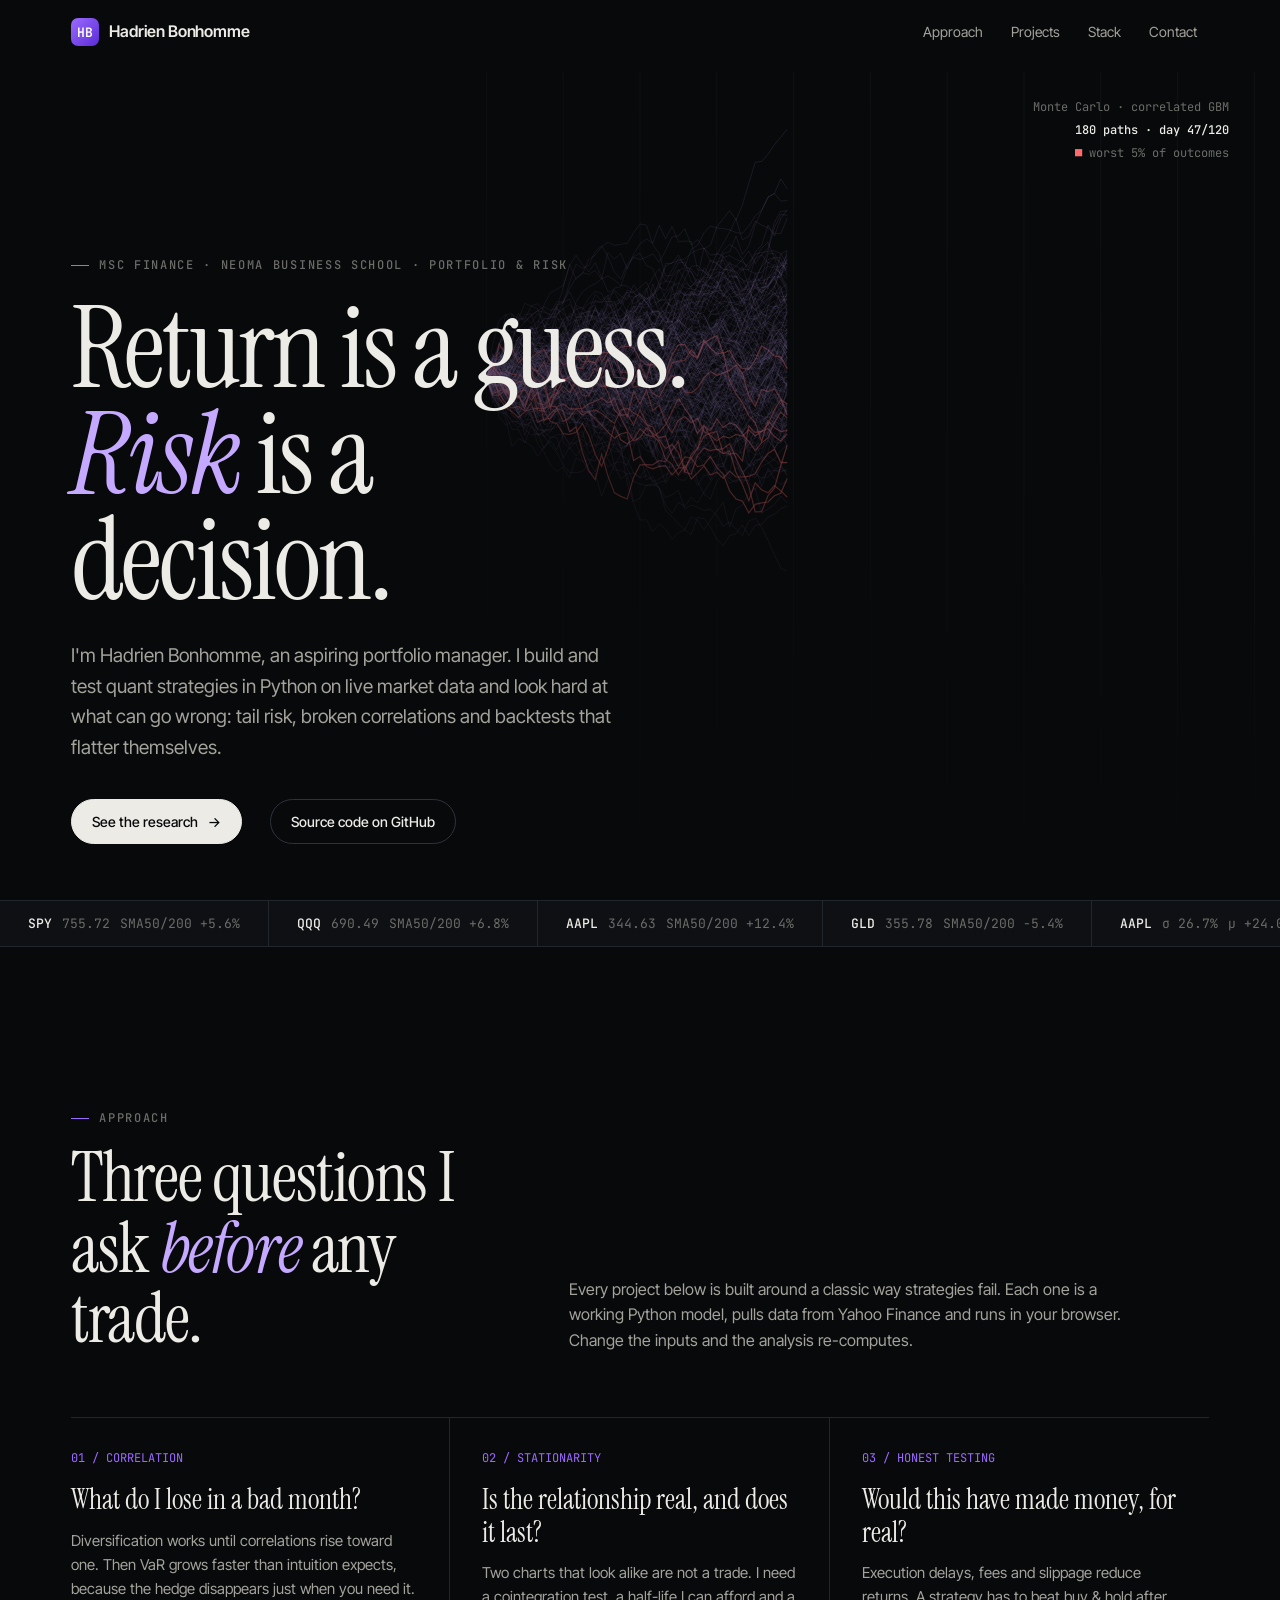
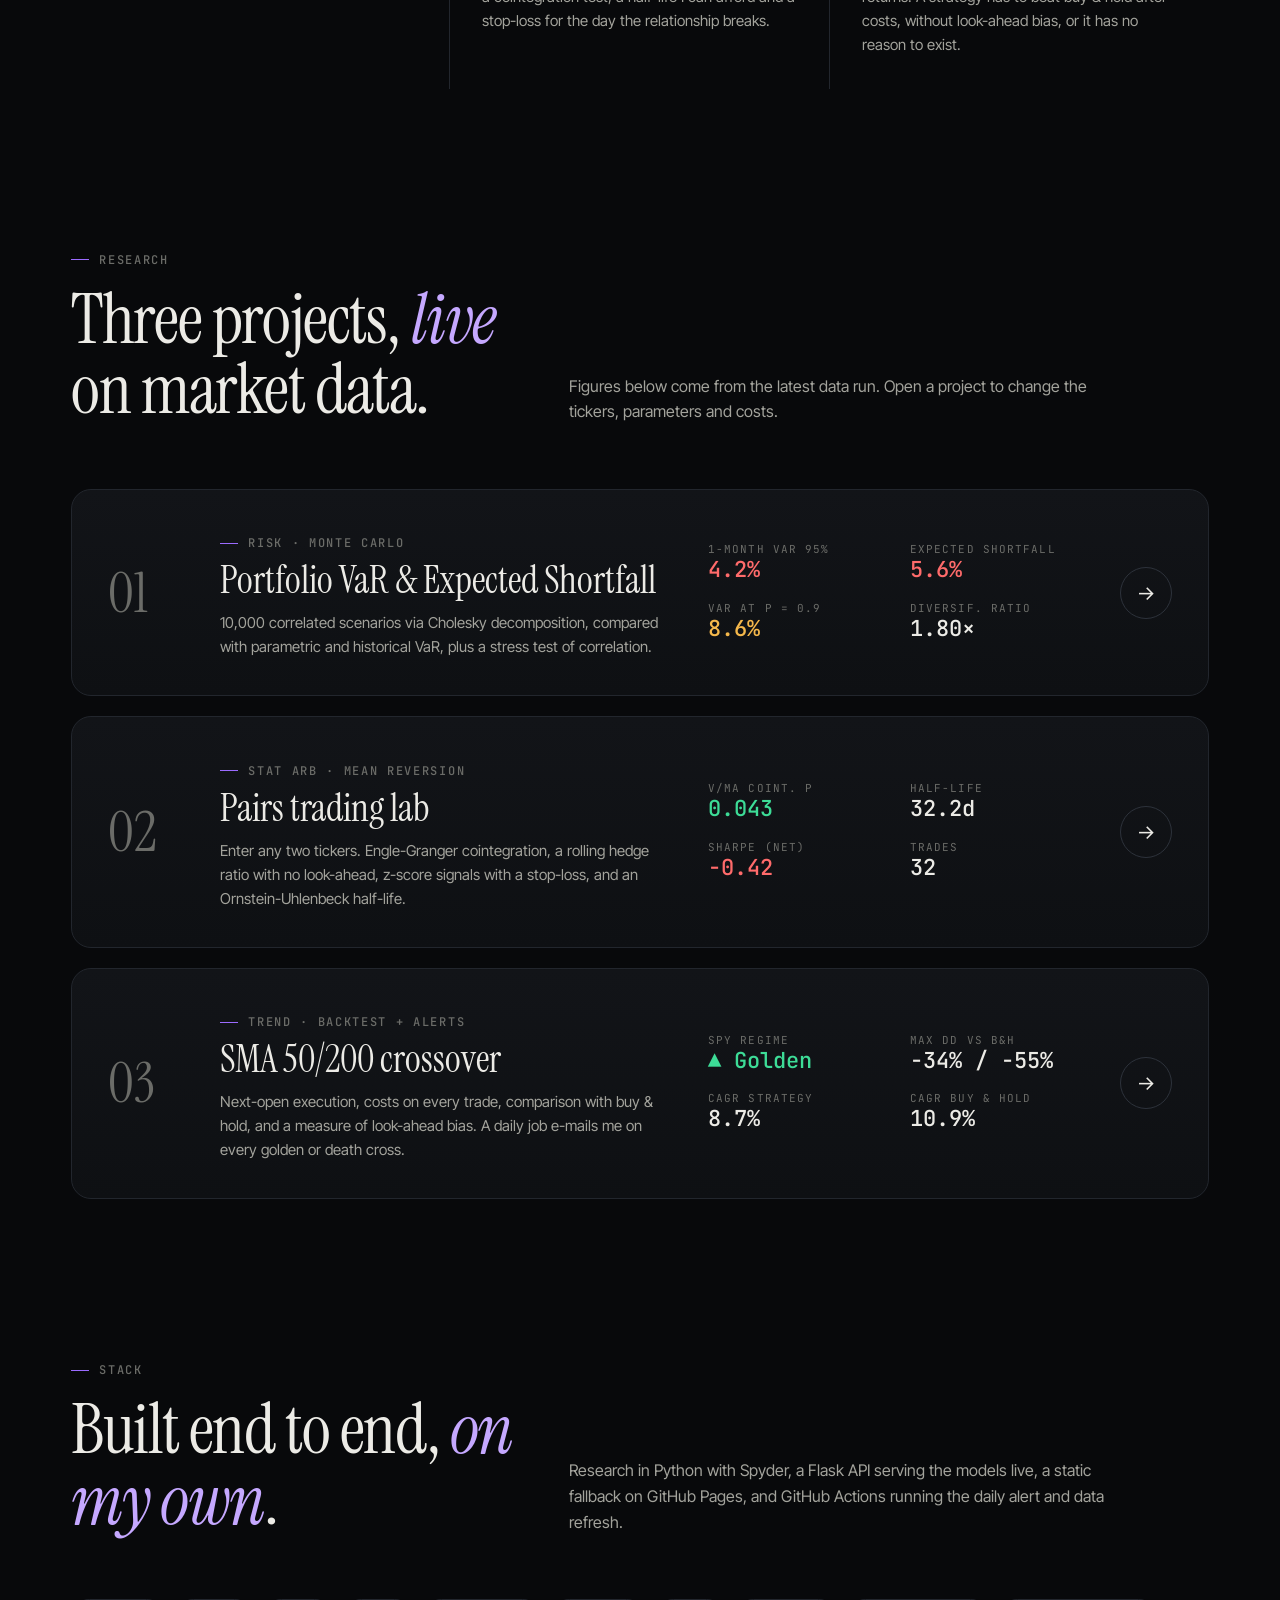
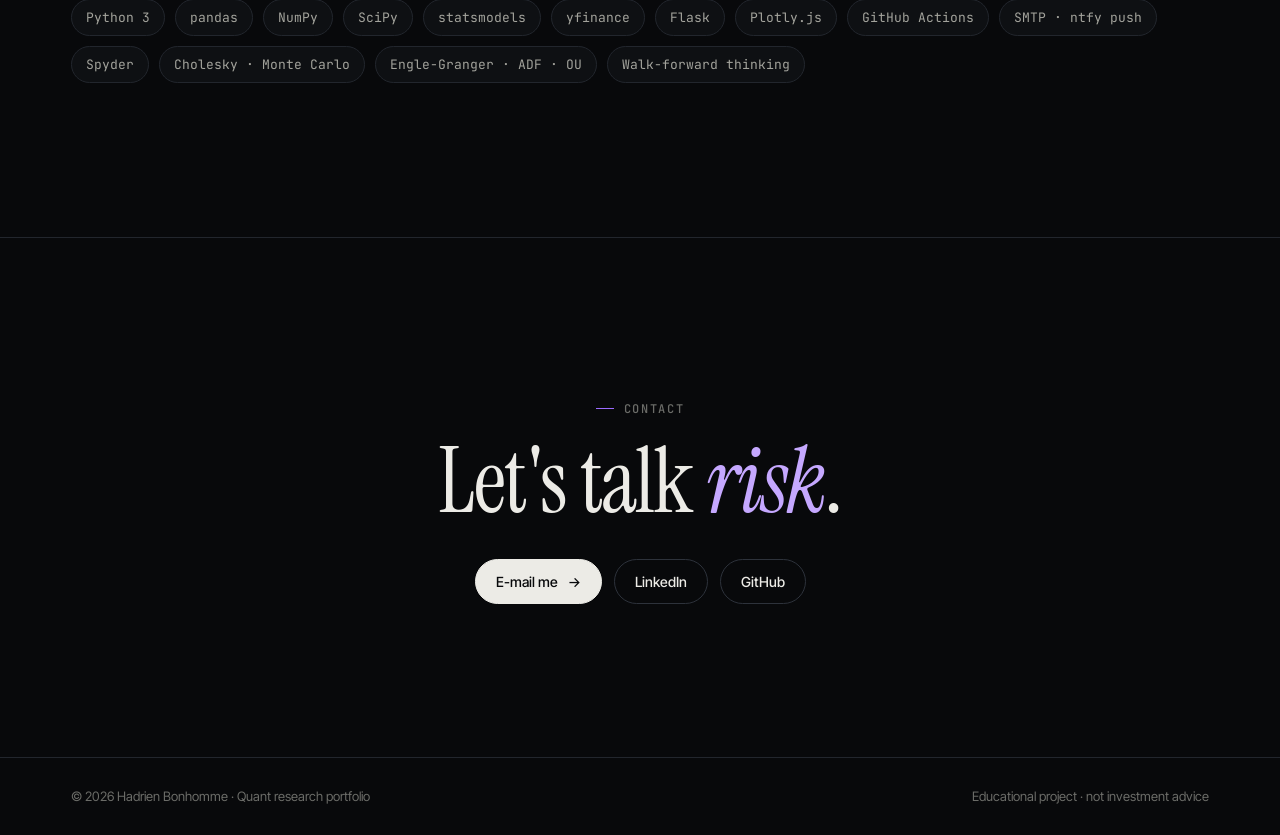
==== commit e02bf706: "Show full name Hadrien Bonhomme Co-Authored-By: Claude Opus 5.5 <noreply@anthropic.com>" ====
--- a/site/index.html
+++ b/site/index.html
@@ -3,7 +3,7 @@
 <head>
   <meta charset="utf-8">
   <meta name="viewport" content="width=device-width, initial-scale=1">
-  <title>Hadrien — Quant Portfolio</title>
+  <title>Hadrien Bonhomme — Quant Portfolio</title>
   <meta name="description" content="Risk-first quantitative research: Monte Carlo VaR, statistical arbitrage and trend-following backtests, built in Python on live market data.">
   <link rel="preconnect" href="https://fonts.googleapis.com">
   <link rel="preconnect" href="https://fonts.gstatic.com" crossorigin>
@@ -14,7 +14,7 @@
 <body>
   <nav class="nav">
     <div class="wrap">
-      <a class="brand" href="index.html"><span class="brand-mark">H</span>Hadrien</a>
+      <a class="brand" href="index.html"><span class="brand-mark">HB</span>Hadrien Bonhomme</a>
       <div class="nav-links">
         <a href="#approach">Approach</a>
         <a href="#projects" class="keep">Projects</a>
@@ -34,7 +34,7 @@
     <div class="wrap">
       <span class="eyebrow reveal">MSc Finance · NEOMA Business School · Portfolio & Risk</span>
       <h1 class="reveal d1">Return is a guess. <em>Risk</em> is a decision.</h1>
-      <p class="hero-sub reveal d2">I'm Hadrien, an aspiring portfolio manager. I build and test quant strategies in Python on live market data and look hard at what can go wrong: tail risk, broken correlations and backtests that flatter themselves.</p>
+      <p class="hero-sub reveal d2">I'm Hadrien Bonhomme, an aspiring portfolio manager. I build and test quant strategies in Python on live market data and look hard at what can go wrong: tail risk, broken correlations and backtests that flatter themselves.</p>
       <div class="hero-meta reveal d3">
         <a class="btn primary" href="#projects">See the research <span class="arr">→</span></a>
         <a class="btn" href="https://github.com/hadridri/quant-portfolio" target="_blank" rel="noopener" id="github-link">Source code on GitHub</a>
@@ -167,7 +167,7 @@
 
   <footer>
     <div class="wrap">
-      <span>© <span id="year"></span> Hadrien · Quant research portfolio</span>
+      <span>© <span id="year"></span> Hadrien Bonhomme · Quant research portfolio</span>
       <span>Educational project · not investment advice</span>
     </div>
   </footer>
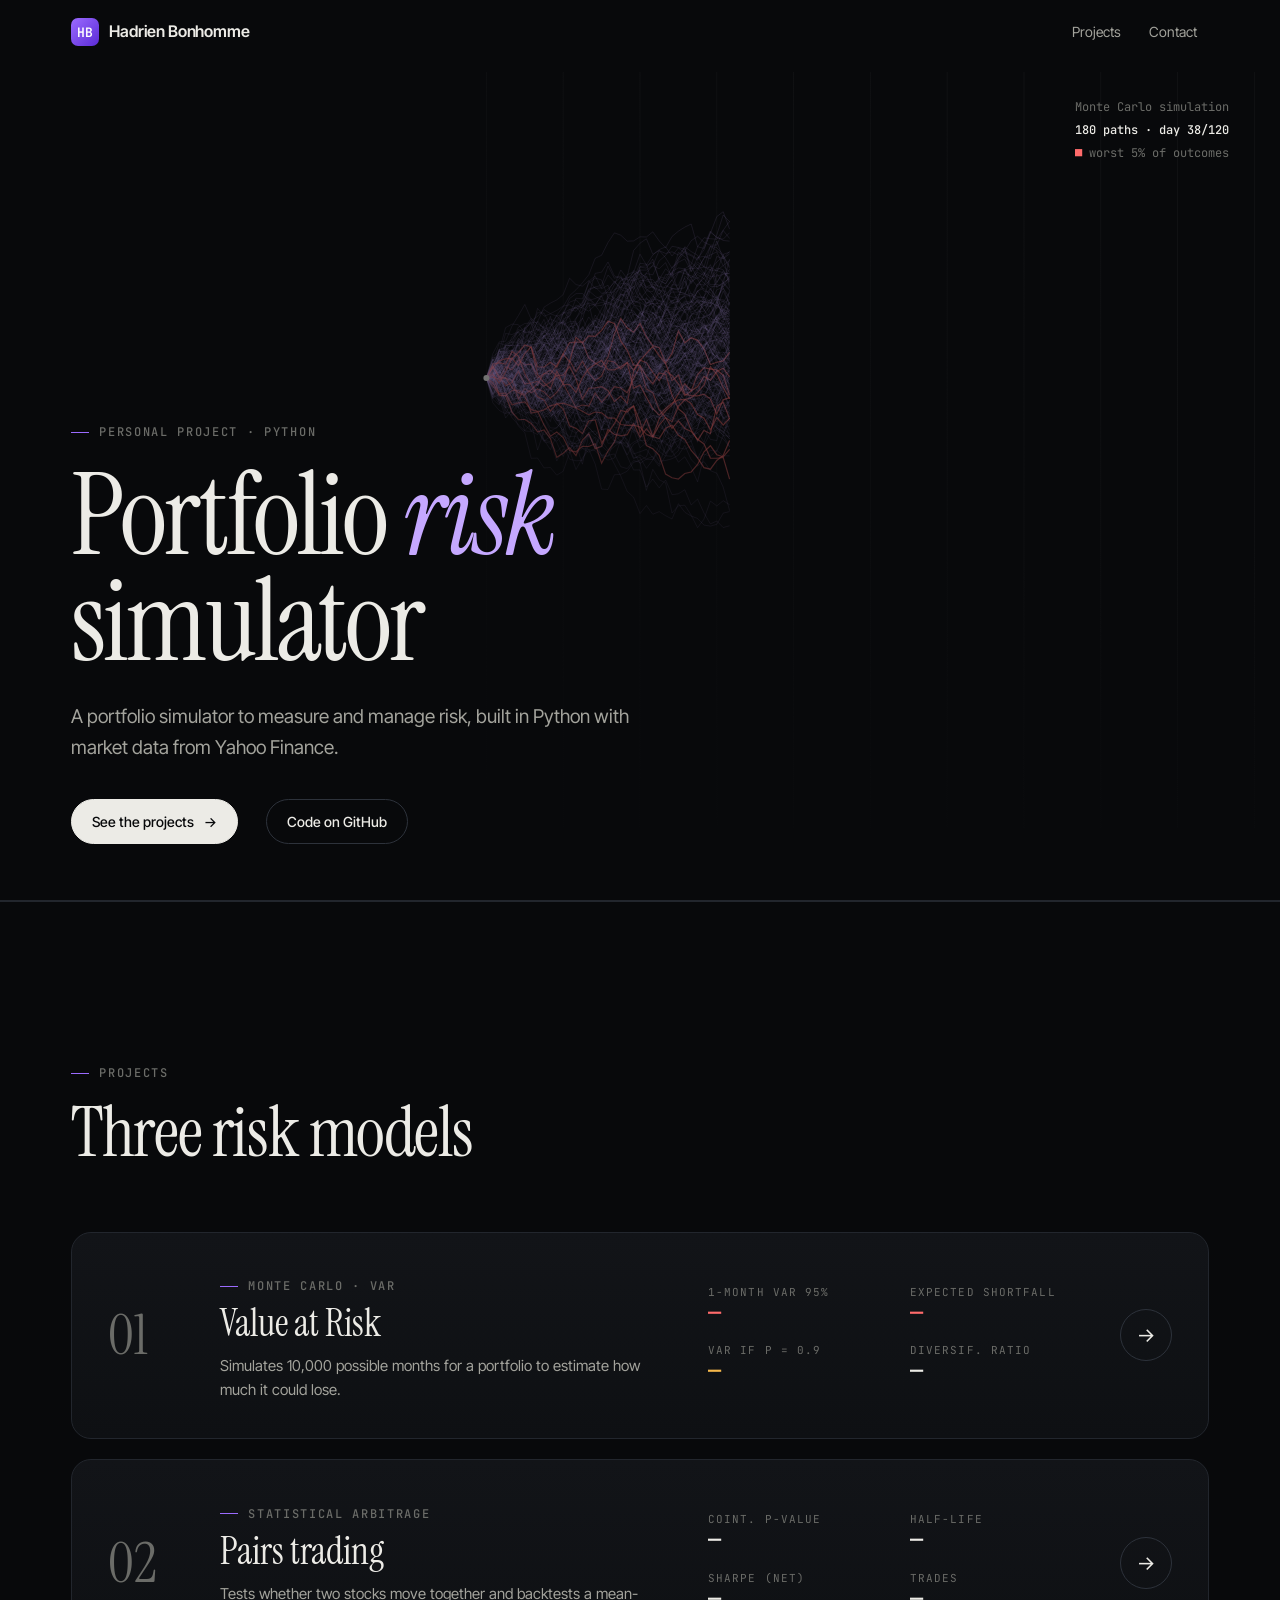
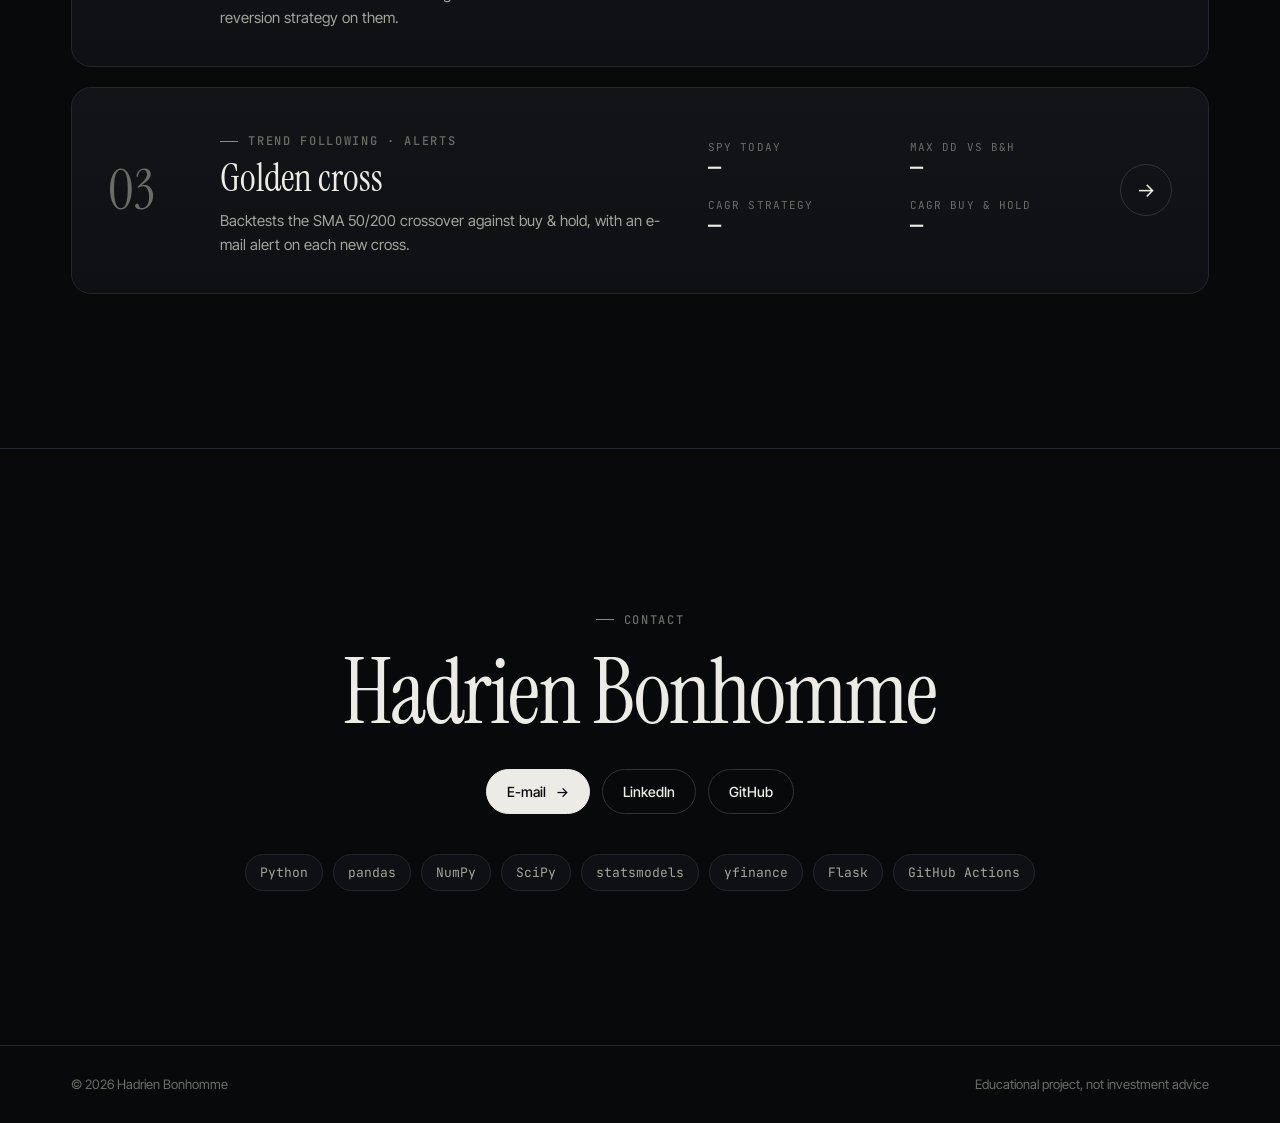
==== commit 6b54cd39: "Self-contained site: daily results for ~40 tickers, shorter text - build_static.py runs every model " ====
--- a/site/index.html
+++ b/site/index.html
@@ -3,8 +3,8 @@
 <head>
   <meta charset="utf-8">
   <meta name="viewport" content="width=device-width, initial-scale=1">
-  <title>Hadrien Bonhomme — Quant Portfolio</title>
-  <meta name="description" content="Risk-first quantitative research: Monte Carlo VaR, statistical arbitrage and trend-following backtests, built in Python on live market data.">
+  <title>Hadrien Bonhomme — Portfolio Risk Simulator</title>
+  <meta name="description" content="Portfolio risk simulator built in Python: Monte Carlo VaR, pairs trading and SMA 50/200 crossover.">
   <link rel="preconnect" href="https://fonts.googleapis.com">
   <link rel="preconnect" href="https://fonts.gstatic.com" crossorigin>
   <link href="https://fonts.googleapis.com/css2?family=Instrument+Serif:ital@0;1&family=Inter+Tight:wght@400;500;600&family=JetBrains+Mono:wght@400;500&display=swap" rel="stylesheet">
@@ -16,9 +16,7 @@
     <div class="wrap">
       <a class="brand" href="index.html"><span class="brand-mark">HB</span>Hadrien Bonhomme</a>
       <div class="nav-links">
-        <a href="#approach">Approach</a>
         <a href="#projects" class="keep">Projects</a>
-        <a href="#stack">Stack</a>
         <a href="#contact" class="keep">Contact</a>
       </div>
     </div>
@@ -27,74 +25,44 @@
   <header class="hero">
     <canvas id="hero-canvas" aria-hidden="true"></canvas>
     <div class="hero-legend">
-      <div class="mono">Monte Carlo · correlated GBM</div>
+      <div class="mono">Monte Carlo simulation</div>
       <div class="mono"><b id="hero-paths">—</b></div>
       <div class="mono"><span class="down">■</span> worst 5% of outcomes</div>
     </div>
     <div class="wrap">
-      <span class="eyebrow reveal">MSc Finance · NEOMA Business School · Portfolio & Risk</span>
-      <h1 class="reveal d1">Return is a guess. <em>Risk</em> is a decision.</h1>
-      <p class="hero-sub reveal d2">I'm Hadrien Bonhomme, an aspiring portfolio manager. I build and test quant strategies in Python on live market data and look hard at what can go wrong: tail risk, broken correlations and backtests that flatter themselves.</p>
+      <span class="eyebrow reveal">Personal project · Python</span>
+      <h1 class="reveal d1">Portfolio <em>risk</em> simulator</h1>
+      <p class="hero-sub reveal d2">A portfolio simulator to measure and manage risk, built in Python with market data from Yahoo Finance.</p>
       <div class="hero-meta reveal d3">
-        <a class="btn primary" href="#projects">See the research <span class="arr">→</span></a>
-        <a class="btn" href="https://github.com/hadridri/quant-portfolio" target="_blank" rel="noopener" id="github-link">Source code on GitHub</a>
+        <a class="btn primary" href="#projects">See the projects <span class="arr">→</span></a>
+        <a class="btn" href="https://github.com/hadridri/quant-portfolio" target="_blank" rel="noopener">Code on GitHub</a>
       </div>
     </div>
   </header>
 
   <div class="tape" aria-hidden="true"><div class="tape-track" id="tape"></div></div>
 
-  <section class="block" id="approach">
+  <section class="block" id="projects">
     <div class="wrap">
       <div class="section-head">
         <div>
-          <span class="eyebrow reveal">Approach</span>
-          <h2 class="reveal d1">Three questions I ask <em>before</em> any trade.</h2>
+          <span class="eyebrow reveal">Projects</span>
+          <h2 class="reveal d1">Three risk models</h2>
         </div>
-        <p class="reveal d2">Every project below is built around a classic way strategies fail. Each one is a working Python model, pulls data from Yahoo Finance and runs in your browser. Change the inputs and the analysis re-computes.</p>
-      </div>
-      <div class="principles">
-        <div class="principle reveal">
-          <div class="num">01 / CORRELATION</div>
-          <h3>What do I lose in a bad month?</h3>
-          <p>Diversification works until correlations rise toward one. Then VaR grows faster than intuition expects, because the hedge disappears just when you need it.</p>
-        </div>
-        <div class="principle reveal d1">
-          <div class="num">02 / STATIONARITY</div>
-          <h3>Is the relationship real, and does it last?</h3>
-          <p>Two charts that look alike are not a trade. I need a cointegration test, a half-life I can afford and a stop-loss for the day the relationship breaks.</p>
-        </div>
-        <div class="principle reveal d2">
-          <div class="num">03 / HONEST TESTING</div>
-          <h3>Would this have made money, for real?</h3>
-          <p>Execution delays, fees and slippage reduce returns. A strategy has to beat buy &amp; hold after costs, without look-ahead bias, or it has no reason to exist.</p>
-        </div>
-      </div>
-    </div>
-  </section>
-
-  <section class="block" id="projects" style="padding-top:0">
-    <div class="wrap">
-      <div class="section-head">
-        <div>
-          <span class="eyebrow reveal">Research</span>
-          <h2 class="reveal d1">Three projects, <em>live</em> on market data.</h2>
-        </div>
-        <p class="reveal d2">Figures below come from the latest data run. Open a project to change the tickers, parameters and costs.</p>
       </div>
 
       <div class="projects">
         <a class="project reveal" href="montecarlo.html">
           <div class="idx">01</div>
           <div>
-            <span class="eyebrow">Risk · Monte Carlo</span>
-            <h3>Portfolio VaR &amp; Expected Shortfall</h3>
-            <p>10,000 correlated scenarios via Cholesky decomposition, compared with parametric and historical VaR, plus a stress test of correlation.</p>
+            <span class="eyebrow">Monte Carlo · VaR</span>
+            <h3>Value at Risk</h3>
+            <p>Simulates 10,000 possible months for a portfolio to estimate how much it could lose.</p>
           </div>
           <div class="kpis">
             <div class="kpi"><div class="label">1-month VaR 95%</div><div class="value down" id="k-var">—</div></div>
             <div class="kpi"><div class="label">Expected shortfall</div><div class="value down" id="k-es">—</div></div>
-            <div class="kpi"><div class="label">VaR at ρ = 0.9</div><div class="value warn" id="k-var9">—</div></div>
+            <div class="kpi"><div class="label">VaR if ρ = 0.9</div><div class="value warn" id="k-var9">—</div></div>
             <div class="kpi"><div class="label">Diversif. ratio</div><div class="value" id="k-dr">—</div></div>
           </div>
           <div class="go">→</div>
@@ -103,9 +71,9 @@
         <a class="project reveal d1" href="pairs.html">
           <div class="idx">02</div>
           <div>
-            <span class="eyebrow">Stat Arb · Mean reversion</span>
-            <h3>Pairs trading lab</h3>
-            <p>Enter any two tickers. Engle-Granger cointegration, a rolling hedge ratio with no look-ahead, z-score signals with a stop-loss, and an Ornstein-Uhlenbeck half-life.</p>
+            <span class="eyebrow">Statistical arbitrage</span>
+            <h3>Pairs trading</h3>
+            <p>Tests whether two stocks move together and backtests a mean-reversion strategy on them.</p>
           </div>
           <div class="kpis">
             <div class="kpi"><div class="label" id="k-pair">Coint. p-value</div><div class="value" id="k-p">—</div></div>
@@ -119,12 +87,12 @@
         <a class="project reveal d2" href="sma.html">
           <div class="idx">03</div>
           <div>
-            <span class="eyebrow">Trend · Backtest + alerts</span>
-            <h3>SMA 50/200 crossover</h3>
-            <p>Next-open execution, costs on every trade, comparison with buy &amp; hold, and a measure of look-ahead bias. A daily job e-mails me on every golden or death cross.</p>
+            <span class="eyebrow">Trend following · Alerts</span>
+            <h3>Golden cross</h3>
+            <p>Backtests the SMA 50/200 crossover against buy &amp; hold, with an e-mail alert on each new cross.</p>
           </div>
           <div class="kpis">
-            <div class="kpi"><div class="label">SPY regime</div><div class="value" id="k-reg">—</div></div>
+            <div class="kpi"><div class="label">SPY today</div><div class="value" id="k-reg">—</div></div>
             <div class="kpi"><div class="label">Max DD vs B&amp;H</div><div class="value" id="k-dd">—</div></div>
             <div class="kpi"><div class="label">CAGR strategy</div><div class="value" id="k-cagr">—</div></div>
             <div class="kpi"><div class="label">CAGR buy &amp; hold</div><div class="value" id="k-bh">—</div></div>
@@ -135,40 +103,26 @@
     </div>
   </section>
 
-  <section class="block" id="stack" style="padding-top:0">
-    <div class="wrap">
-      <div class="section-head">
-        <div>
-          <span class="eyebrow reveal">Stack</span>
-          <h2 class="reveal d1">Built end to end, <em>on my own</em>.</h2>
-        </div>
-        <p class="reveal d2">Research in Python with Spyder, a Flask API serving the models live, a static fallback on GitHub Pages, and GitHub Actions running the daily alert and data refresh.</p>
-      </div>
-      <div class="stack reveal">
-        <span class="chip">Python 3</span><span class="chip">pandas</span><span class="chip">NumPy</span><span class="chip">SciPy</span>
-        <span class="chip">statsmodels</span><span class="chip">yfinance</span><span class="chip">Flask</span><span class="chip">Plotly.js</span>
-        <span class="chip">GitHub Actions</span><span class="chip">SMTP · ntfy push</span><span class="chip">Spyder</span>
-        <span class="chip">Cholesky · Monte Carlo</span><span class="chip">Engle-Granger · ADF · OU</span><span class="chip">Walk-forward thinking</span>
-      </div>
-    </div>
-  </section>
-
   <section class="contact" id="contact">
     <div class="wrap">
       <span class="eyebrow reveal">Contact</span>
-      <h2 class="reveal d1">Let's talk <em style="color:var(--accent-2)">risk</em>.</h2>
+      <h2 class="reveal d1">Hadrien Bonhomme</h2>
       <div class="row reveal d2">
-        <a class="btn primary" href="mailto:h.bonhomme@hotmail.com">E-mail me <span class="arr">→</span></a>
+        <a class="btn primary" href="mailto:h.bonhomme@hotmail.com">E-mail <span class="arr">→</span></a>
         <a class="btn" href="https://www.linkedin.com/in/hadrien-bonhomme" target="_blank" rel="noopener">LinkedIn</a>
         <a class="btn" href="https://github.com/hadridri" target="_blank" rel="noopener">GitHub</a>
+      </div>
+      <div class="stack reveal d3" style="justify-content:center;margin-top:40px">
+        <span class="chip">Python</span><span class="chip">pandas</span><span class="chip">NumPy</span><span class="chip">SciPy</span>
+        <span class="chip">statsmodels</span><span class="chip">yfinance</span><span class="chip">Flask</span><span class="chip">GitHub Actions</span>
       </div>
     </div>
   </section>
 
   <footer>
     <div class="wrap">
-      <span>© <span id="year"></span> Hadrien Bonhomme · Quant research portfolio</span>
-      <span>Educational project · not investment advice</span>
+      <span>© <span id="year"></span> Hadrien Bonhomme</span>
+      <span>Educational project, not investment advice</span>
     </div>
   </footer>
 
@@ -180,7 +134,7 @@
     const set = (id, txt, cls) => { const el = document.getElementById(id); el.textContent = txt; if (cls) el.className = `value ${cls}`; };
     const json = (n) => fetch(`data/${n}.json`).then((r) => (r.ok ? r.json() : null)).catch(() => null);
 
-    Promise.all([json("montecarlo"), json("pairs_V_MA"), json("sma_SPY"), json("sma_QQQ"), json("sma_AAPL"), json("sma_GLD")])
+    Promise.all([json("mc_AAPL_MSFT_JPM_XOM_JNJ"), json("pairs_MA_V"), json("sma_SPY"), json("sma_QQQ"), json("sma_AAPL"), json("sma_GLD")])
       .then(([mc, pr, spy, ...others]) => {
         if (mc) {
           set("k-var", fmt.pct(mc.risk.mc_var, 1)); set("k-es", fmt.pct(mc.risk.mc_es, 1));
@@ -198,7 +152,6 @@
           set("k-dd", `${fmt.pct(spy.strategy.max_drawdown, 0)} / ${fmt.pct(spy.buy_hold.max_drawdown, 0)}`);
           set("k-cagr", fmt.pct(spy.strategy.cagr, 1)); set("k-bh", fmt.pct(spy.buy_hold.cagr, 1));
         }
-        // Ticker tape from the latest snapshots
         const items = [];
         [spy, ...others].filter(Boolean).forEach((d) => {
           const s = d.status;
@@ -207,7 +160,6 @@
         });
         if (mc) mc.assets.forEach((a) => items.push(`<div class="tape-item"><span>${a.ticker}</span>
             <span>σ ${fmt.pct(a.ann_vol, 1)}</span><span class="${fmt.sign(a.ann_return)}">μ ${fmt.spct(a.ann_return, 1)}</span></div>`));
-        if (pr) items.push(`<div class="tape-item"><span>${pr.params.a}/${pr.params.b}</span><span>z ${fmt.num(pr.tests.z_latest, 2)}</span><span>β ${fmt.num(pr.tests.beta_latest, 2)}</span></div>`);
         if (items.length) document.getElementById("tape").innerHTML = items.join("") + items.join("");
       });
   </script>
--- a/site/assets/style.css
+++ b/site/assets/style.css
@@ -58,6 +58,13 @@
 @media (max-width: 720px) {
   .nav-links a:not(.keep) { display: none; }
 }
+.brand, .nav-links a { white-space: nowrap; }
+@media (max-width: 480px) {
+  .brand { font-size: 15px; gap: 8px; }
+  .nav-links { gap: 0; }
+  .nav-links a { padding: 8px 8px; font-size: 13px; }
+  .nav-links .n { display: none; }
+}
 
 /* ---------- Hero ---------- */
 .hero { position: relative; min-height: 100svh; display: flex; align-items: flex-end; padding: 120px 0 56px; overflow: hidden; }
@@ -269,3 +276,13 @@
   *, *::before, *::after { animation: none !important; transition: none !important; scroll-behavior: auto !important; }
   .reveal { opacity: 1; transform: none; }
 }
+
+/* Inputs only useful when app.py runs locally (Spyder) */
+.live-only { display: none; }
+body.live .live-only { display: block; }
+body.live .row2.live-only { display: grid; }
+.hint { font-size: 12px; color: var(--ink-3); margin: 0 0 14px; }
+body.live .hint { display: none; }
+.read { font-size: 13px; color: var(--ink-2); margin: 10px 0 0; padding-top: 10px; border-top: 1px solid var(--line); }
+.read b { color: var(--ink); font-weight: 500; }
+.presets button.active { color: var(--ink); border-color: var(--accent); background: rgba(155,107,255,.12); }
